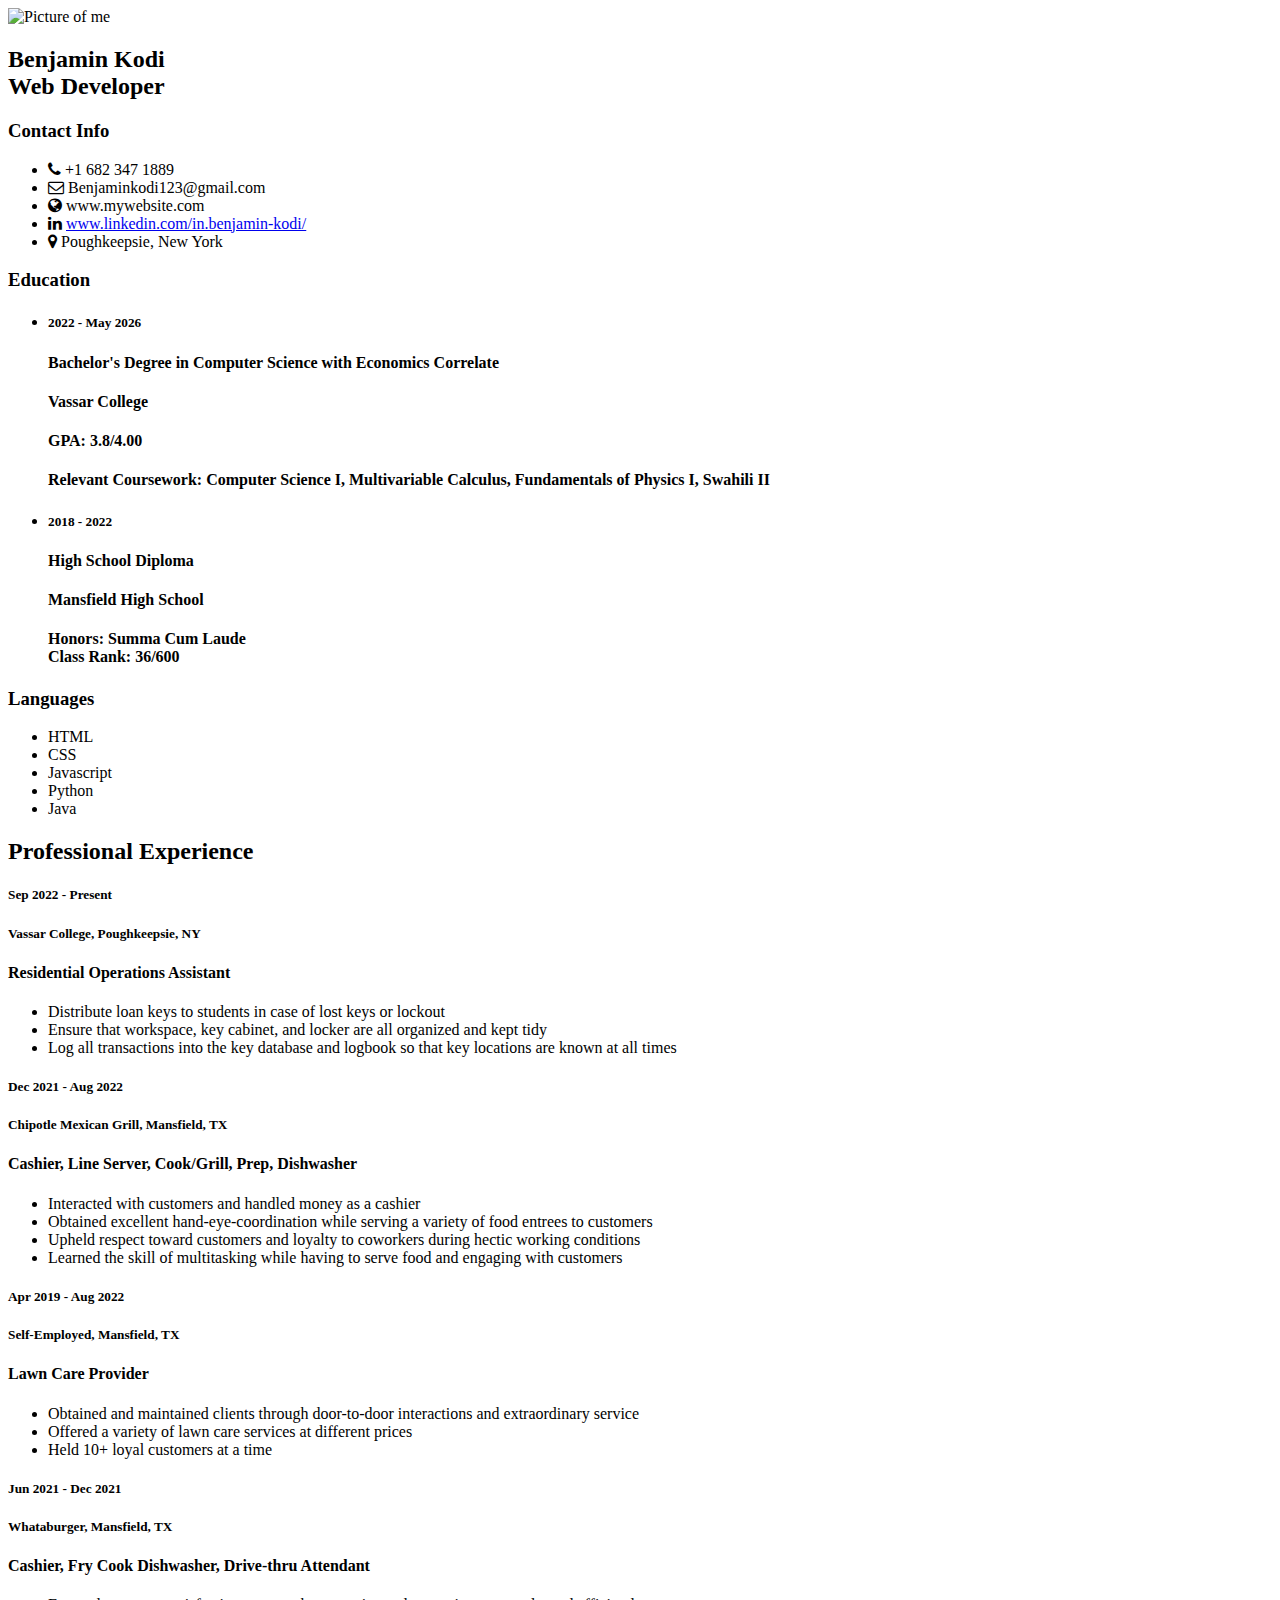
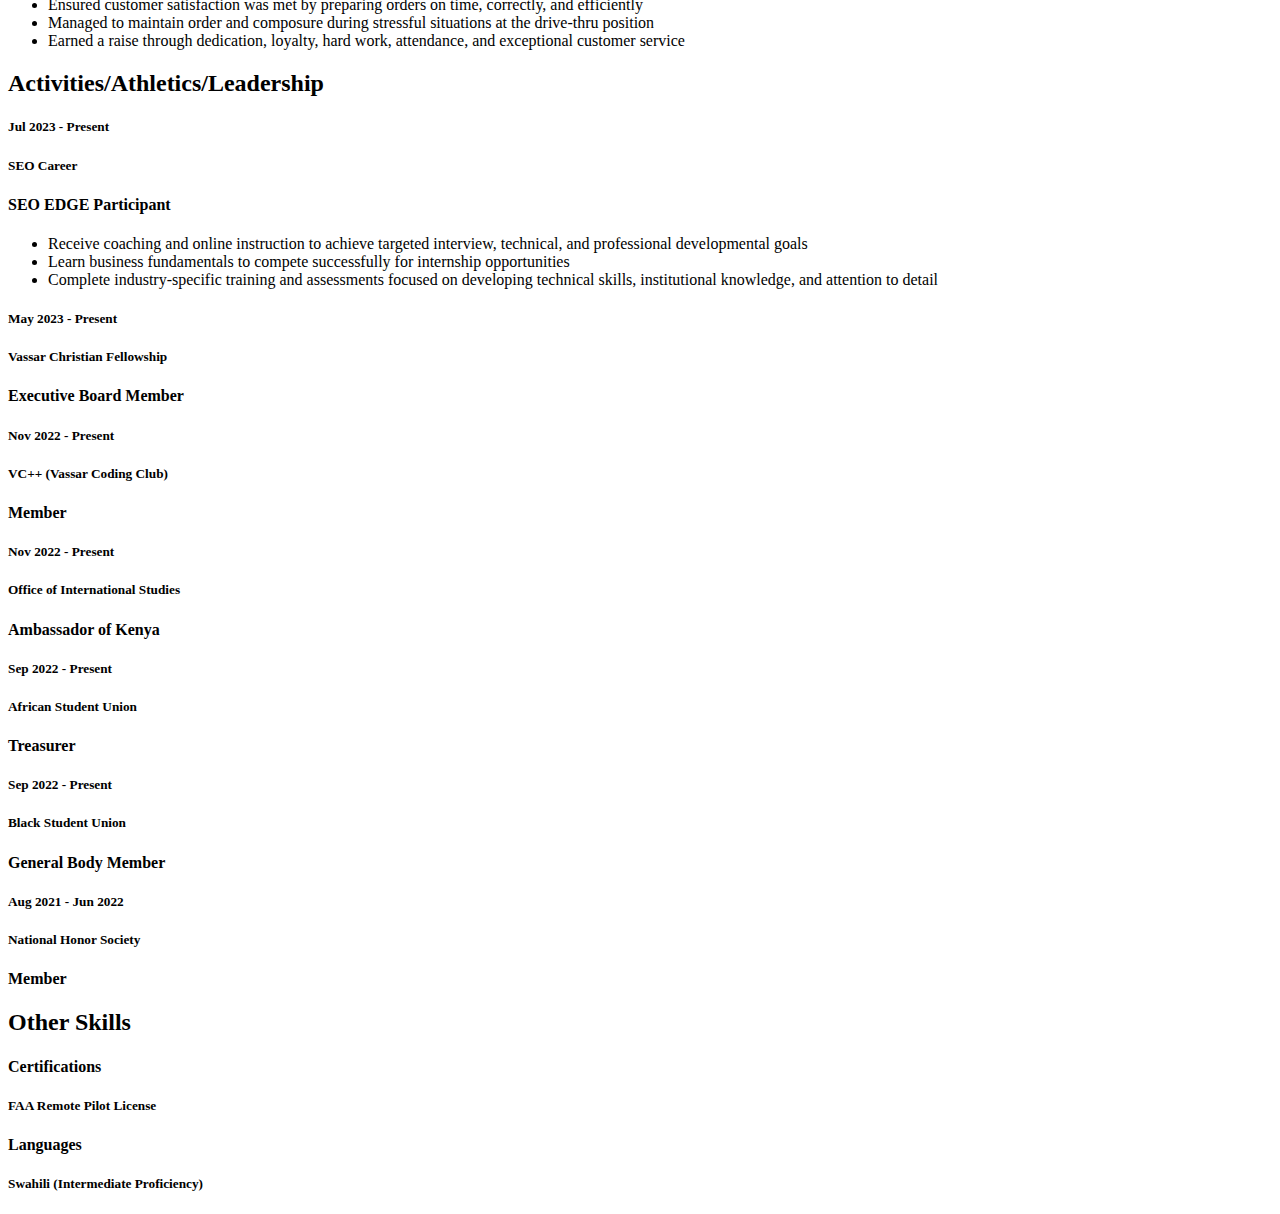
==== ResumeWebsite/index.html @ a117a379 "after video, updated with my info" ====
<!DOCTYPE html>
<html lang="en">
<head>
    <meta charset="UTF-8">
    <meta name="viewport" content="width=device-width, initial-scale=1.0">
    <title>Responsive CV using HTML & CSS</title>
    <link rel="stylesheet" href="https://cdnjs.cloudflare.com/ajax/libs/font-awesome/4.7.0/css/font-awesome.css" integrity="sha512-5A8nwdMOWrSz20fDsjczgUidUBR8liPYU+WymTZP1lmY9G6Oc7HlZv156XqnsgNUzTyMefFTcsFH/tnJE/+xBg==" crossorigin="anonymous" referrerpolicy="no-referrer" />
    <link rel="stylesheet" type="text/css" href="style.css">
</head>
<body> 
    <div class="container">
        <div class="left_side">
            <div class="profileText">
                <div class="imgBx">
                    <img src="./images/IMG_4312.jpg" alt="Picture of me">
                </div>
                <h2>Benjamin Kodi<br><span>Web Developer</span></h2>
            </div>

            <div class="contactInfo info">
                <h3 class="title">Contact Info</h3>
                <ul>
                    <li>
                        <span class="icon"><i class="fa fa-phone" aria-hidden="true"></i>
                        </span>
                        <span class="text">+1 682 347 1889</span>
                    </li>
                    <li>
                        <span class="icon"><i class="fa fa-envelope-o" aria-hidden="true"></i>
                        </span>
                        <span class="text">Benjaminkodi123@gmail.com</span>
                    </li>
                    <li>
                        <span class="icon"><i class="fa fa-globe" aria-hidden="true"></i>
                        </span>
                        <span class="text">www.mywebsite.com</span>
                    </li>
                    <li>
                        <span class="icon"><i class="fa fa-linkedin" aria-hidden="true"></i>
                        </span>
                        <span class="text"><a href="https://www.linkedin.com/in/benjamin-kodi/" target="_blank">www.linkedin.com/in.benjamin-kodi/</a></span>
                    </li>
                    <li>
                        <span class="icon"><i class="fa fa-map-marker" aria-hidden="true"></i>
                        </span>
                        <span class="text">Poughkeepsie, New York</span>
                    </li>
                </ul>
            </div>

            <div class="contactInfo education">
                <h3 class="title">Education</h3>
                <ul>
                    <li>
                        <h5>2022 - May 2026</h5>
                        <h4>Bachelor's Degree in Computer Science with Economics Correlate</h4>
                        <h4>Vassar College</h4>
                        <h4><span>GPA:</span> 3.8/4.00</h4>
                        <h4><span>Relevant Coursework:</span> Computer Science I, Multivariable Calculus, Fundamentals of Physics I, Swahili II</h4>
                        
                    </li>
                    <li>
                    <h5>2018 - 2022</h5>
                        <h4>High School Diploma</h4>
                        <h4>Mansfield High School</h4>
                        <h4><span>Honors:</span> Summa Cum Laude<br><span>Class Rank:</span> 36/600</h4>
                    </li>
                </ul>
            </div>

            <div class="contactInfo language">
                <h3 class="title">Languages</h3>
                <ul>
                    <li>
                        <span class="text">HTML</span>
                        <span class="percent">
                            <div style="width: 30%;"></div>
                        </span>
                    </li>
                    <li>
                        <span class="text">CSS</span>
                        <span class="percent">
                            <div style="width: 30%;"></div>
                        </span>
                    </li>
                    <li>
                        <span class="text">Javascript</span>
                        <span class="percent">
                            <div style="width: 10%;"></div>
                        </span>
                    </li>
                    <li>
                        <span class="text">Python</span>
                        <span class="percent">
                            <div style="width: 50%;"></div>
                        </span>
                    </li>
                    <li>
                        <span class="text">Java</span>
                        <span class="percent">
                            <div style="width: 40%;"></div>
                        </span>
                    </li>
                </ul>
            </div>
        </div>
        <div class="right_side">
                <div class="about skills">
                    <h2 class="title2">Professional Experience</h2>
                    <div class="box">
                        <div class="year_company">
                            <h5>Sep 2022 - Present</h5>
                            <h5>Vassar College, Poughkeepsie, NY</h5>
                        </div>
                        <div class="text">
                            <h4>Residential Operations Assistant</h4>
                            <ul>
                                <li>Distribute loan keys to students in case of lost keys or lockout</li>
                                <li>Ensure that workspace, key cabinet, and locker are all organized and kept tidy</li>
                                <li>Log all transactions into the key database and logbook so that key locations are known at all times</li>
                            </ul>
                        </div>
                    </div>
                    <div class="box">
                        <div class="year_company">
                            <h5>Dec 2021 - Aug 2022</h5>
                            <h5>Chipotle Mexican Grill, Mansfield, TX</h5>
                        </div>
                        <div class="text">
                            <h4>Cashier, Line Server, Cook/Grill, Prep, Dishwasher</h4>
                            <ul>
                                <li>Interacted with customers and handled money as a cashier</li>
                                <li>Obtained excellent hand-eye-coordination while serving a variety of food entrees to customers</li>
                                <li>Upheld respect toward customers and loyalty to coworkers during hectic working conditions</li>
                                <li>Learned the skill of multitasking while having to serve food and engaging with customers</li>
                            </ul>
                        </div>
                    </div>
                    <div class="box">
                        <div class="year_company">
                            <h5>Apr 2019 - Aug 2022</h5>
                            <h5>Self-Employed, Mansfield, TX</h5>
                        </div>
                        <div class="text">
                            <h4>Lawn Care Provider</h4>
                            <ul>
                                <li>Obtained and maintained clients through door-to-door interactions and extraordinary service</li>
                                <li>Offered a variety of lawn care services at different prices</li>
                                <li>Held 10+ loyal customers at a time</li>
                            </ul>
                        </div>
                    </div>
                    <div class="box">
                        <div class="year_company">
                            <h5>Jun 2021 - Dec 2021</h5>
                            <h5>Whataburger, Mansfield, TX</h5>
                        </div>
                        <div class="text">
                            <h4>Cashier, Fry Cook Dishwasher, Drive-thru Attendant</h4>
                            <ul>
                                <li>Ensured customer satisfaction was met by preparing orders on time, correctly, and efficiently</li>
                                <li>Managed to maintain order and composure during stressful situations at the drive-thru position</li>
                                <li>Earned a raise through dedication, loyalty, hard work, attendance, and exceptional customer service</li>
                            </ul>
                        </div>
                    </div>
                </div>
                <div class="about">
                    <h2 class="title2">Activities/Athletics/Leadership</h2>
                    <div class="box">
                        <div class="year_company">
                            <h5>Jul 2023 - Present</h5>
                            <h5>SEO Career</h5>
                        </div>
                        <div class="text">
                            <h4>SEO EDGE Participant</h4>
                            <ul>
                                <li>Receive coaching and online instruction to achieve targeted interview, technical, and professional developmental goals</li>
                                <li>Learn business fundamentals to compete successfully for internship opportunities</li>
                                <li>Complete industry-specific training and assessments focused on developing technical skills, institutional knowledge,
                                    and attention to detail</li>
                            </ul>
                        </div>
                    </div>
    
    
                    <div class="box">
                        <div class="year_company">
                            <h5>May 2023 - Present</h5>
                            <h5>Vassar Christian Fellowship</h5>
                        </div>
                        <div class="text">
                            <h4>Executive Board Member</h4>
                        </div>
                    </div>
    
    
                    <div class="box">
                        <div class="year_company">
                            <h5>Nov 2022 - Present</h5>
                            <h5>VC++ (Vassar Coding Club)</h5>
                        </div>
                        <div class="text">
                            <h4>Member</h4>
                        </div>
                    </div>
                    <div class="box">
                        <div class="year_company">
                            <h5>Nov 2022 - Present</h5>
                            <h5>Office of International Studies</h5>
                        </div>
                        <div class="text">
                            <h4>Ambassador of Kenya</h4>
                        </div>
                    </div>
                    <div class="box">
                        <div class="year_company">
                            <h5>Sep 2022 - Present</h5>
                            <h5>African Student Union</h5>
                        </div>
                        <div class="text">
                            <h4>Treasurer</h4>
                        </div>
                    </div>
                    <div class="box">
                        <div class="year_company">
                            <h5>Sep 2022 - Present</h5>
                            <h5>Black Student Union</h5>
                        </div>
                        <div class="text">
                            <h4>General Body Member</h4>
                        </div>
                    </div>
                    <div class="box">
                        <div class="year_company">
                            <h5>Aug 2021 - Jun 2022</h5>
                            <h5>National Honor Society</h5>
                        </div>
                        <div class="text">
                            <h4>Member</h4>
                        </div>
                    </div>
                <div class="about interest">
                    <h2 class="title2">Other Skills</h2>
                    <div class="box">
                        <div class="text">
                            <h4>Certifications</h4>
                        </div>
                        <div class="year_company">
                            <h5>FAA Remote Pilot License</h5>
                     </div>
                </div>
                <div class="box">
                    <div class="text">
                        <h4>Languages</h4>
                    </div>
                    <div class="year_company">
                        <h5>Swahili (Intermediate Proficiency)</h5>
                    </div>
                </div>
            </div>

        </div>
    </div>
</div>
    
</body>
</html>
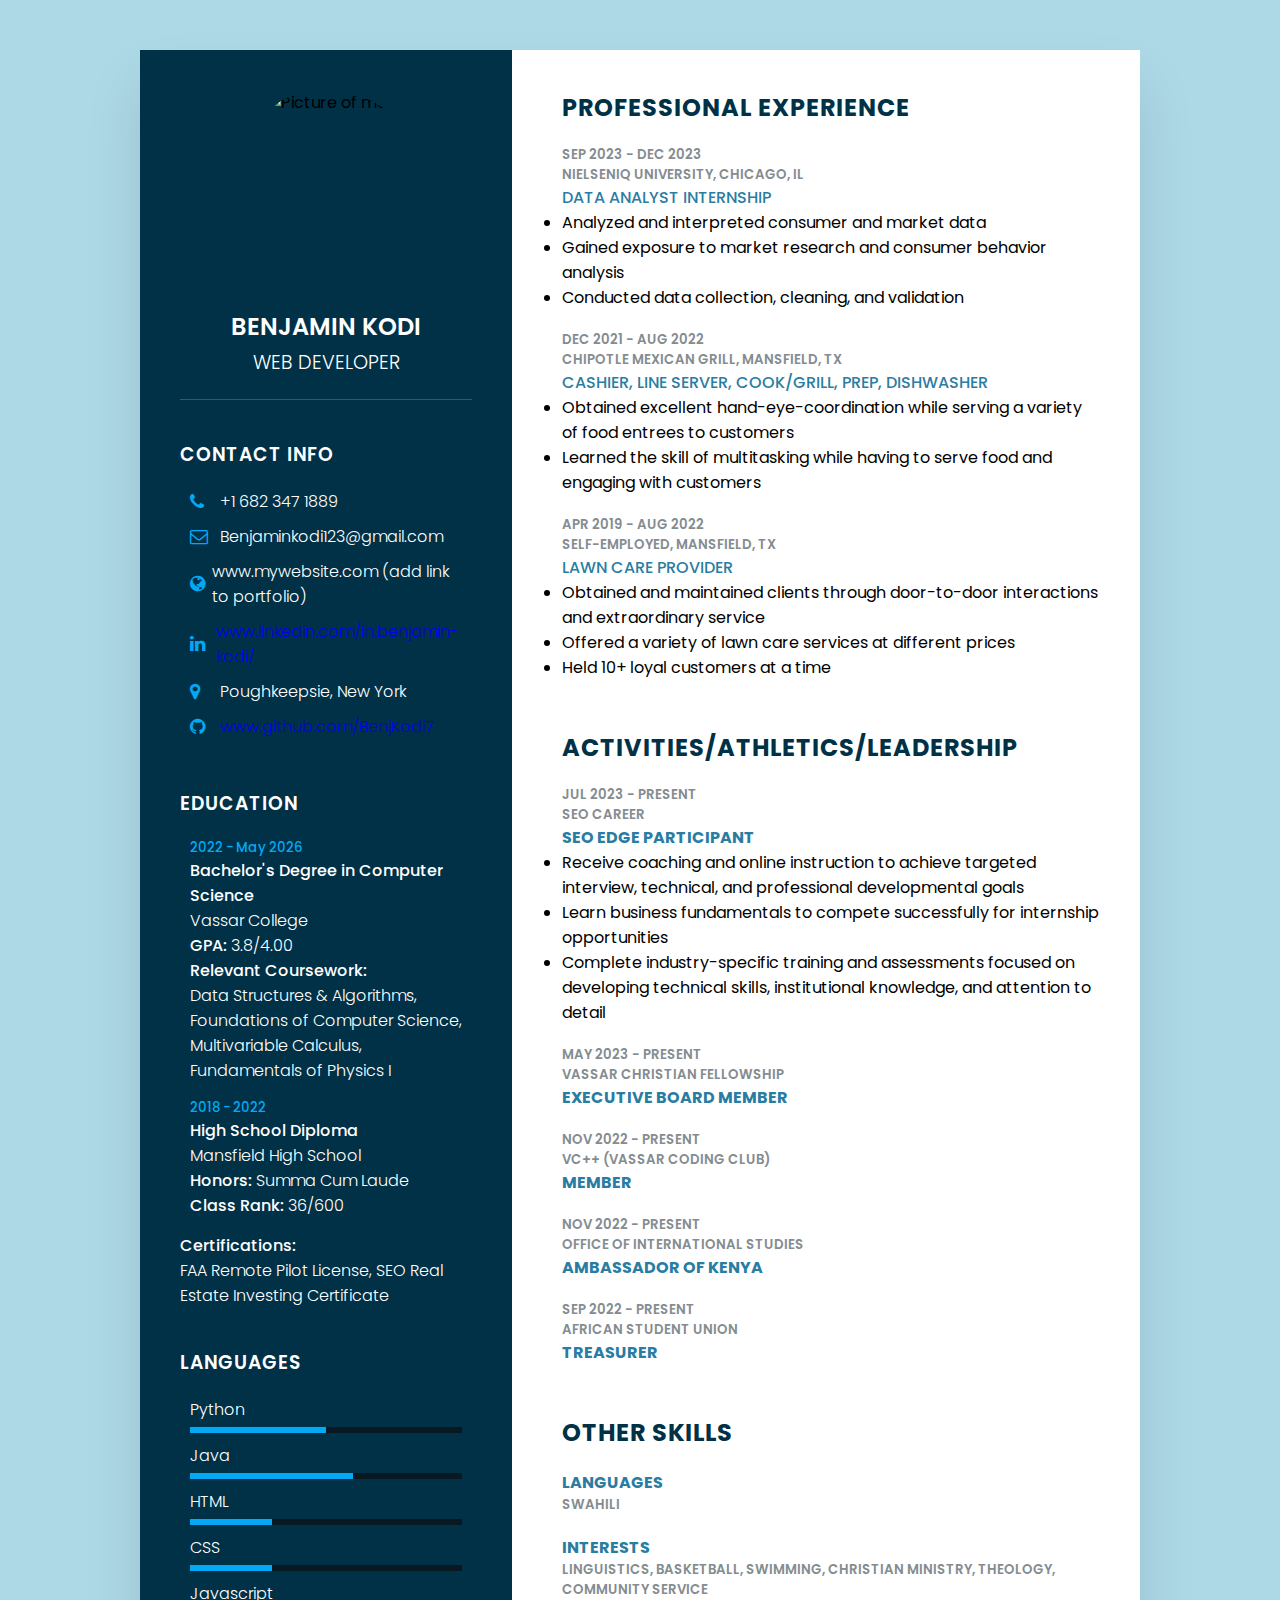
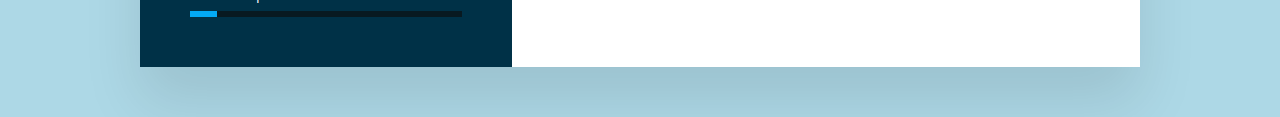
==== commit 58af3844: "added  new content and delete old content. Fixed alignment issue" ====
--- a/ResumeWebsite/index.html
+++ b/ResumeWebsite/index.html
@@ -33,7 +33,7 @@
                     <li>
                         <span class="icon"><i class="fa fa-globe" aria-hidden="true"></i>
                         </span>
-                        <span class="text">www.mywebsite.com</span>
+                        <span class="text">www.mywebsite.com (add link to portfolio)</span>
                     </li>
                     <li>
                         <span class="icon"><i class="fa fa-linkedin" aria-hidden="true"></i>
@@ -44,6 +44,11 @@
                         <span class="icon"><i class="fa fa-map-marker" aria-hidden="true"></i>
                         </span>
                         <span class="text">Poughkeepsie, New York</span>
+                    </li>
+                    <li>
+                        <span class="icon"><i class="fa fa-github" aria-hidden="true"></i>
+                        </span>
+                        <span class="text"><a href="https://github.com/BenjKodi7" target="_blank">www.github.com/BenjKodi7</a></span>
                     </li>
                 </ul>
             </div>
@@ -53,10 +58,11 @@
                 <ul>
                     <li>
                         <h5>2022 - May 2026</h5>
-                        <h4>Bachelor's Degree in Computer Science with Economics Correlate</h4>
+                        <h4>Bachelor's Degree in Computer Science</h4>
                         <h4>Vassar College</h4>
                         <h4><span>GPA:</span> 3.8/4.00</h4>
-                        <h4><span>Relevant Coursework:</span> Computer Science I, Multivariable Calculus, Fundamentals of Physics I, Swahili II</h4>
+                        <h4><span>Relevant Coursework:</span></h4>
+                        <h4>Data Structures & Algorithms, Foundations of Computer Science, Multivariable Calculus, Fundamentals of Physics I</h4>
                         
                     </li>
                     <li>
@@ -66,12 +72,26 @@
                         <h4><span>Honors:</span> Summa Cum Laude<br><span>Class Rank:</span> 36/600</h4>
                     </li>
                 </ul>
+                <h4><span>Certifications:</span></h4>
+                <h4>FAA Remote Pilot License, SEO Real Estate Investing Certificate</h4>
             </div>
 
             <div class="contactInfo language">
                 <h3 class="title">Languages</h3>
                 <ul>
                     <li>
+                        <span class="text">Python</span>
+                        <span class="percent">
+                            <div style="width: 50%;"></div>
+                        </span>
+                    </li>
+                    <li>
+                        <span class="text">Java</span>
+                        <span class="percent">
+                            <div style="width: 60%;"></div>
+                        </span>
+                    </li>
+                    <li>
                         <span class="text">HTML</span>
                         <span class="percent">
                             <div style="width: 30%;"></div>
@@ -89,18 +109,7 @@
                             <div style="width: 10%;"></div>
                         </span>
                     </li>
-                    <li>
-                        <span class="text">Python</span>
-                        <span class="percent">
-                            <div style="width: 50%;"></div>
-                        </span>
-                    </li>
-                    <li>
-                        <span class="text">Java</span>
-                        <span class="percent">
-                            <div style="width: 40%;"></div>
-                        </span>
-                    </li>
+
                 </ul>
             </div>
         </div>
@@ -109,15 +118,15 @@
                     <h2 class="title2">Professional Experience</h2>
                     <div class="box">
                         <div class="year_company">
-                            <h5>Sep 2022 - Present</h5>
-                            <h5>Vassar College, Poughkeepsie, NY</h5>
-                        </div>
-                        <div class="text">
-                            <h4>Residential Operations Assistant</h4>
-                            <ul>
-                                <li>Distribute loan keys to students in case of lost keys or lockout</li>
-                                <li>Ensure that workspace, key cabinet, and locker are all organized and kept tidy</li>
-                                <li>Log all transactions into the key database and logbook so that key locations are known at all times</li>
+                            <h5>Sep 2023 - Dec 2023</h5>
+                            <h5>NielsenIQ University, Chicago, IL</h5>
+                        </div>
+                        <div class="text">
+                            <h4>Data Analyst Internship</h4>
+                            <ul>
+                                <li>Analyzed and interpreted consumer and market data</li>
+                                <li>Gained exposure to market research and consumer behavior analysis</li>
+                                <li>Conducted data collection, cleaning, and validation</li>
                             </ul>
                         </div>
                     </div>
@@ -129,9 +138,7 @@
                         <div class="text">
                             <h4>Cashier, Line Server, Cook/Grill, Prep, Dishwasher</h4>
                             <ul>
-                                <li>Interacted with customers and handled money as a cashier</li>
                                 <li>Obtained excellent hand-eye-coordination while serving a variety of food entrees to customers</li>
-                                <li>Upheld respect toward customers and loyalty to coworkers during hectic working conditions</li>
                                 <li>Learned the skill of multitasking while having to serve food and engaging with customers</li>
                             </ul>
                         </div>
@@ -150,21 +157,8 @@
                             </ul>
                         </div>
                     </div>
-                    <div class="box">
-                        <div class="year_company">
-                            <h5>Jun 2021 - Dec 2021</h5>
-                            <h5>Whataburger, Mansfield, TX</h5>
-                        </div>
-                        <div class="text">
-                            <h4>Cashier, Fry Cook Dishwasher, Drive-thru Attendant</h4>
-                            <ul>
-                                <li>Ensured customer satisfaction was met by preparing orders on time, correctly, and efficiently</li>
-                                <li>Managed to maintain order and composure during stressful situations at the drive-thru position</li>
-                                <li>Earned a raise through dedication, loyalty, hard work, attendance, and exceptional customer service</li>
-                            </ul>
-                        </div>
-                    </div>
-                </div>
+                </div>
+
                 <div class="about">
                     <h2 class="title2">Activities/Athletics/Leadership</h2>
                     <div class="box">
@@ -222,47 +216,29 @@
                             <h4>Treasurer</h4>
                         </div>
                     </div>
-                    <div class="box">
-                        <div class="year_company">
-                            <h5>Sep 2022 - Present</h5>
-                            <h5>Black Student Union</h5>
-                        </div>
-                        <div class="text">
-                            <h4>General Body Member</h4>
-                        </div>
-                    </div>
-                    <div class="box">
-                        <div class="year_company">
-                            <h5>Aug 2021 - Jun 2022</h5>
-                            <h5>National Honor Society</h5>
-                        </div>
-                        <div class="text">
-                            <h4>Member</h4>
-                        </div>
                     </div>
                 <div class="about interest">
                     <h2 class="title2">Other Skills</h2>
-                    <div class="box">
-                        <div class="text">
-                            <h4>Certifications</h4>
-                        </div>
-                        <div class="year_company">
-                            <h5>FAA Remote Pilot License</h5>
-                     </div>
-                </div>
                 <div class="box">
                     <div class="text">
                         <h4>Languages</h4>
                     </div>
                     <div class="year_company">
-                        <h5>Swahili (Intermediate Proficiency)</h5>
+                        <h5>Swahili</h5>
+                    </div>
+                </div>
+                <div class="box">
+                    <div class="text">
+                        <h4>Interests</h4>
+                    </div>
+                    <div class="year_company">
+                        <h5>Linguistics, Basketball, Swimming, Christian Ministry, Theology, Community Service</h5>
                     </div>
                 </div>
             </div>
 
         </div>
     </div>
-</div>
     
 </body>
 </html>--- a/ResumeWebsite/style.css
+++ b/ResumeWebsite/style.css
@@ -0,0 +1,310 @@
+@import url('https://fonts.googleapis.com/css?family=Poppins:200,300,400,500,600,700,800,900&display=swap');
+
+* {
+    margin: 0;
+    padding: 0;
+    box-sizing: border-box;
+    font-family: 'Poppins', sans-serif;
+}
+
+body {
+    background: lightblue;
+    display: flex;
+    justify-content: center;
+    align-items: center;
+    min-height: 100vh;
+}
+
+.container {gap: 10px;
+    position: relative;
+    width: 100%;
+    max-width: 1000px;
+    min-height: 1000px;
+    background: #fff;
+    margin: 50px;
+    display: grid;
+    grid-template-columns: 1fr 2fr;
+    box-shadow: 0 35px 55px rgba(0,0,0,0.1);
+}
+
+.container .left_side {
+    position: relative;
+    background: #003147;
+    padding: 40px;
+}
+
+.profileText {
+    position: relative;
+    display: flex;
+    flex-direction: column;
+    align-items: center;
+    padding-bottom: 20px;
+    border-bottom: 1px solid rgba(255, 255, 255, 0.2);
+
+}
+
+.profileText .imgBx {
+    position: relative;
+    width: 200px;
+    height: 200px;
+    border-radius: 50%;
+    overflow: hidden;
+    display: flex;
+    justify-content: center;
+
+}
+
+.profileText.imgBx img {
+    position: absolute;
+    top: 0;
+    left: 0;
+    width: 100%;
+    height: 100%;
+    object-fit: cover;
+}
+
+.profileText h2 {
+    color: #fff;
+    font-size: 1.5em;
+    margin-top: 20px;
+    text-transform: uppercase;
+    text-align: center;
+    font-weight: 600;
+    line-height: 1.4em;
+}
+
+.profileText h2 span {
+    font-size: 0.8em;
+    font-weight: 300;
+}
+
+.contactInfo {
+    padding-top: 40px;
+}
+
+.title {
+    color: #fff;
+    text-transform: uppercase;
+    font-weight: 600;
+    letter-spacing: 1px;
+    margin-bottom: 20px;
+}
+
+.contactInfo ul {
+    position: relative;
+    /* padding: 10px; */
+
+}
+.contactInfo ul li {
+    list-style: none;
+    position: relative;
+    margin: 10px 10px;    
+}
+
+.contactInfo.info ul li {
+    display: flex;
+}
+
+.contactInfo ul li a:visited {
+    text-decoration: none;
+    color: #fff;
+}
+
+.contactInfo ul li a:hover {
+    color:#848c90
+}
+
+.contactInfo ul li a {
+    text-decoration: none;
+}
+
+.contactInfo ul li .icon {
+    display: flex;
+    width: 30px;
+    font-size: 18px;
+    color: #03a9f4;
+    align-items: center;
+}
+
+.contactInfo ul li span {
+    color: #fff;
+    font-weight: 300;
+}
+
+.contactInfo.education li {
+    margin-bottom: 15px;
+}
+
+.contactInfo.education h5{
+    color: #03a9f4;
+    font-weight: 500;
+}
+
+.contactInfo.education h4:nth-child(2) {
+    color: #fff;
+    font-weight: 500;
+}
+
+.contactInfo.education h4 span {
+    color: #fff;
+    font-weight: 500;
+}
+
+.contactInfo.education h4 {
+    color: #fff;
+    font-weight: 300;
+}
+
+.contactInfo.language .percent {
+    position: relative;
+    width: 100%;
+    height: 6px;
+    background: #081921;
+    display: block;
+    margin-top: 5px;
+}
+
+.contactInfo.language .percent div {
+    position: absolute;
+    top: 0; 
+    left: 0;
+    height: 100%;
+    background: #03a9f4;
+}
+
+
+.container .right_side {
+    position: relative;
+    background: #fff;
+    padding: 40px;
+}
+
+.about.skills .box{
+    display: flex;
+    flex-direction: column;
+    align-items: flex-start;
+}
+
+.about {
+    margin-bottom: 50px;
+}
+
+.about:last-child {
+    margin-bottom: 0;
+}
+
+.title2 {
+    color: #003147;
+    text-transform: uppercase;
+    letter-spacing: 1px;
+    margin-bottom: 10px;
+}
+
+p {
+    color: #333;
+}
+
+.about .box {
+    display: flex;
+    flex-direction: column;
+    margin: 20px 0;
+}
+
+.about .box .year_company {
+    min-width: 150px;
+    
+}
+
+.about .box .year_company h5 {
+    text-transform: uppercase;
+    color: #848c90;
+    font-weight: 600;
+
+}
+
+.about .box .text h4 {
+    text-transform: uppercase;
+    color: #2a7da2;
+    font-size: 16px;
+}
+
+.skills .box {
+    position: relative;
+    width: 100%;
+    display: grid;
+    grid-template-columns: 150px 1fr;
+    justify-content: center;
+    align-items: center;
+}
+
+.skills .box h4 {
+    text-transform: uppercase;
+    color: #848c99;
+    font-weight: 500;
+
+}
+
+.skills .box .percent {
+    position: relative;
+    width: 100%;
+    height: 10px;
+    background: #f0f0f0;
+}
+
+.skills .box .percent div {
+    position: absolute;
+    top: 0;
+    left: 0;
+    height: 100%;
+    background: #03a9f4;
+}
+
+/* .interest ul {
+    display: grid;
+    grid-template-columns: repeat(4,1fr);
+}
+
+.interest ul li {
+    list-style: none;
+    color: #333;
+    font-weight: 500;
+    margin: 10px 0
+    
+}
+
+.interest ul li .fa {
+    color: #03a9f4;
+    font-size: 18px;
+    margin-right: 8px;
+    
+} */
+
+.interest .box {
+    display: f;
+}
+
+@media (max-width: 1000px){
+    .container {
+        margin: 10px;
+        grid-template-columns: repeat(1,1fr);
+    }
+    /* .interest ul {
+        grid-template-columns: repeat(2,1fr);
+    } */
+}
+
+/* @media (max-width: 1000px){
+    .about .box{
+    flex-direction: column;
+    }
+    .about .box .year_company {
+        min-width: 150px;
+        margin-bottom: 5px;
+    }
+    /* .interest ul {
+        grid-template-columns: repeat(1,1fr);
+    } 
+    .skills .box {
+        grid-template-columns: repeat(1,1fr);
+    }
+} */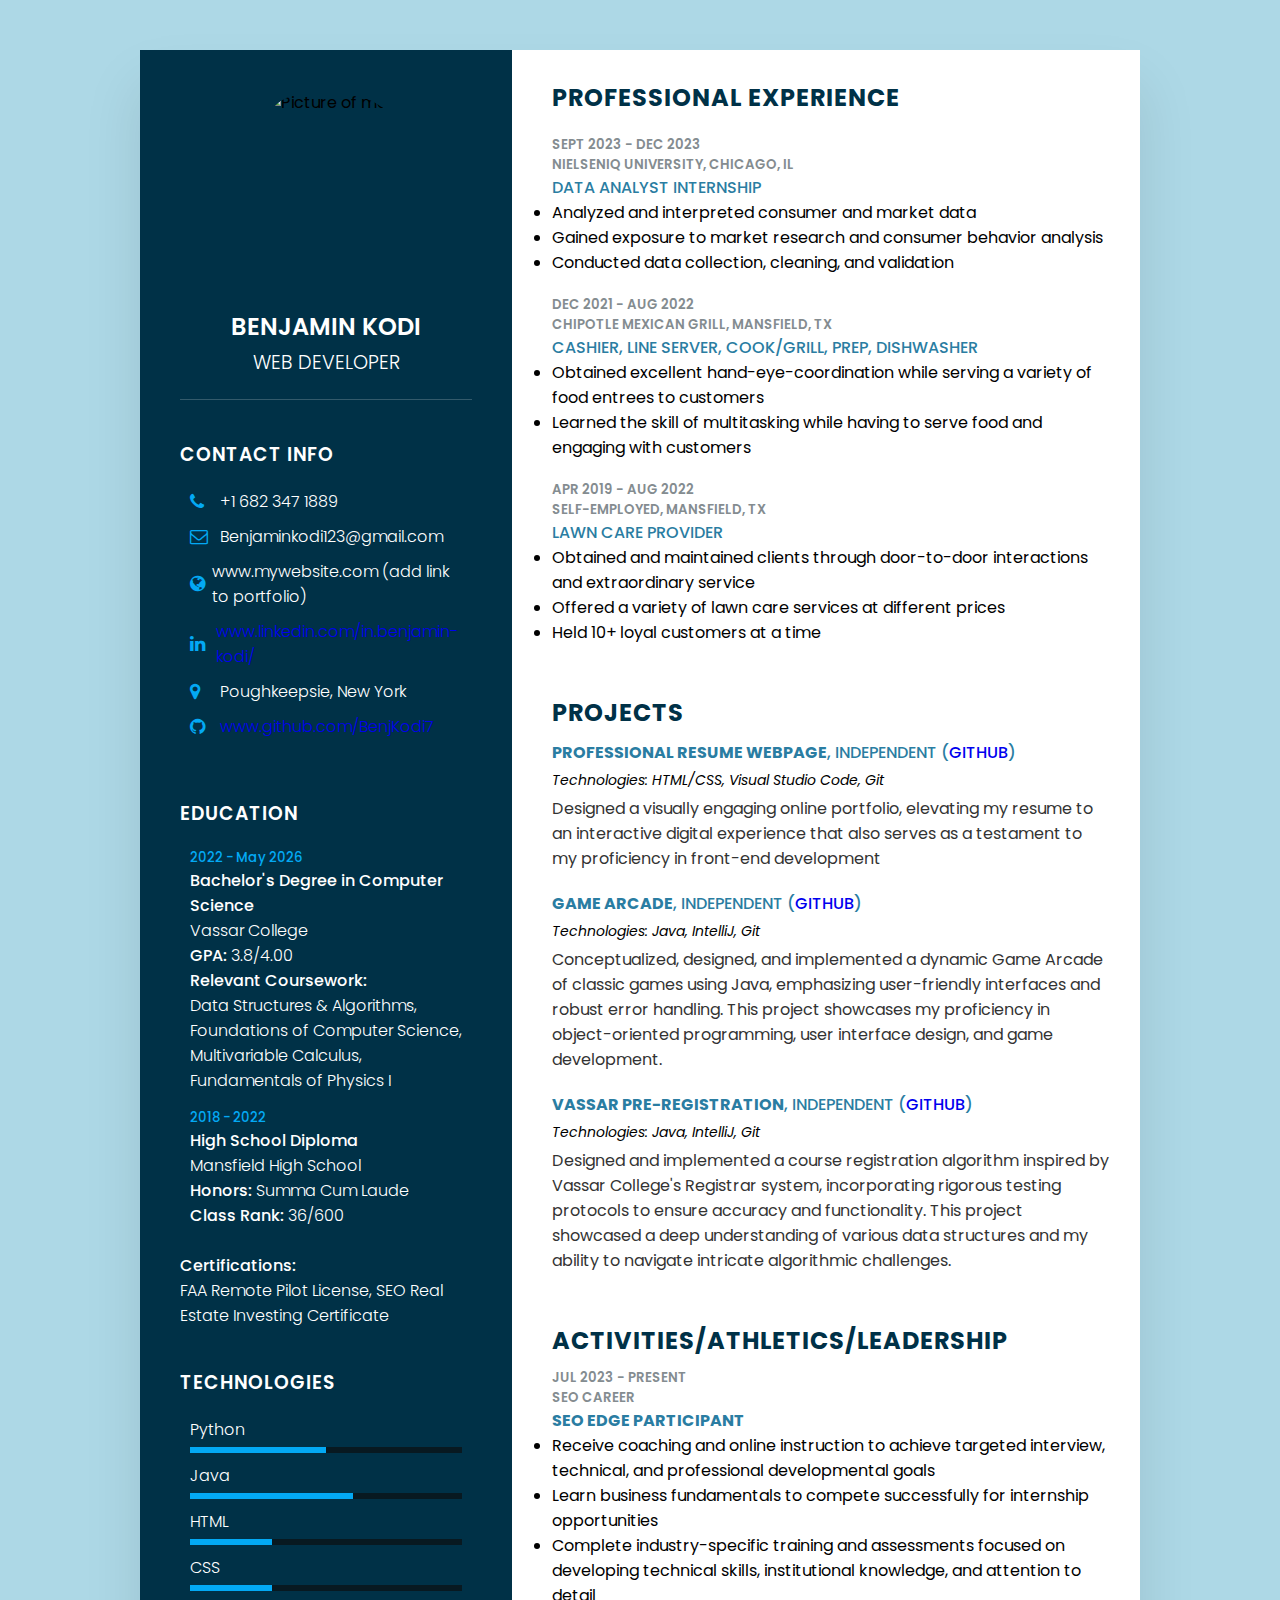
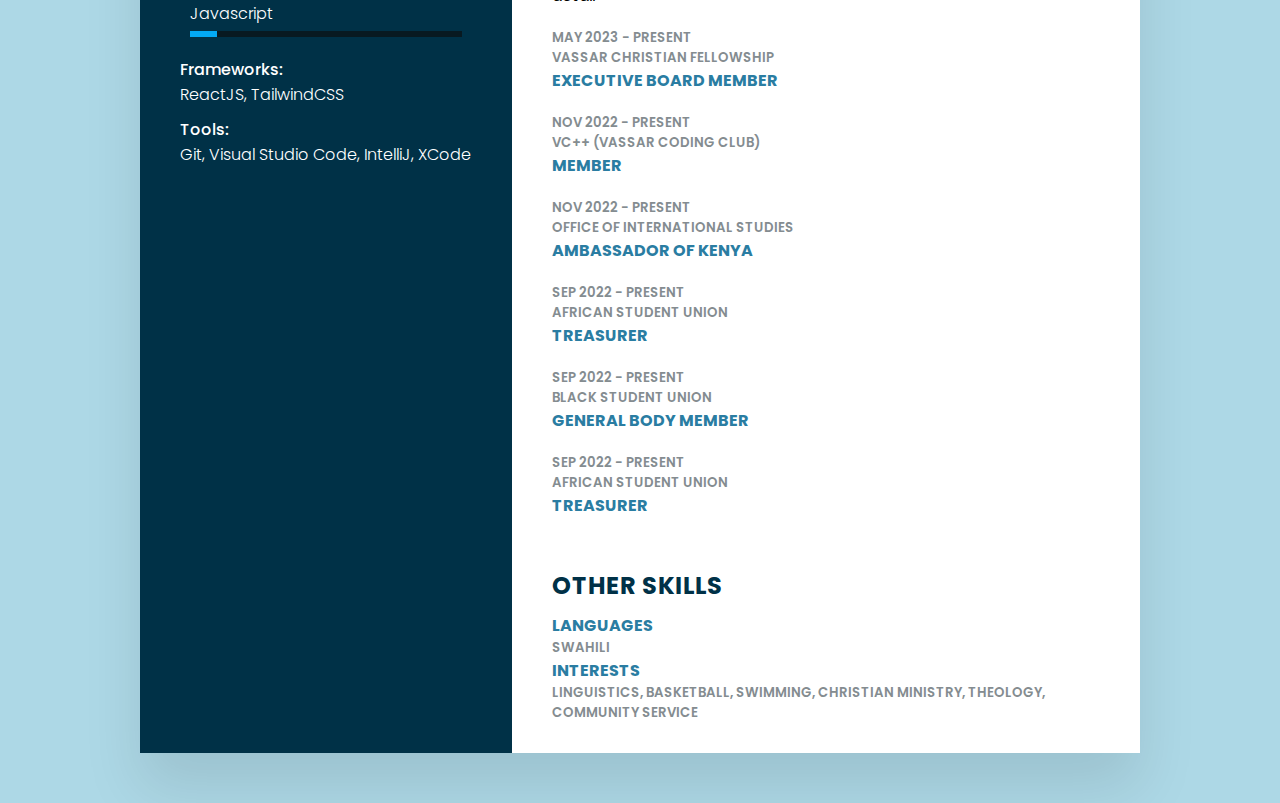
==== commit edba3a83: "updated webpage to current resume" ====
--- a/ResumeWebsite/index.html
+++ b/ResumeWebsite/index.html
@@ -7,7 +7,7 @@
     <link rel="stylesheet" href="https://cdnjs.cloudflare.com/ajax/libs/font-awesome/4.7.0/css/font-awesome.css" integrity="sha512-5A8nwdMOWrSz20fDsjczgUidUBR8liPYU+WymTZP1lmY9G6Oc7HlZv156XqnsgNUzTyMefFTcsFH/tnJE/+xBg==" crossorigin="anonymous" referrerpolicy="no-referrer" />
     <link rel="stylesheet" type="text/css" href="style.css">
 </head>
-<body> 
+<body>
     <div class="container">
         <div class="left_side">
             <div class="profileText">
@@ -77,7 +77,7 @@
             </div>
 
             <div class="contactInfo language">
-                <h3 class="title">Languages</h3>
+                <h3 class="title">Technologies</h3>
                 <ul>
                     <li>
                         <span class="text">Python</span>
@@ -109,8 +109,15 @@
                             <div style="width: 10%;"></div>
                         </span>
                     </li>
-
                 </ul>
+                <div class="language-">
+                    <h4><span>Frameworks:</span></h4>
+                    <h4>ReactJS, TailwindCSS</h4>
+                </div>
+                <div class="language-">
+                    <h4><span>Tools:</span></h4>
+                    <h4>Git, Visual Studio Code, IntelliJ, XCode</h4>
+                </div>
             </div>
         </div>
         <div class="right_side">
@@ -118,7 +125,7 @@
                     <h2 class="title2">Professional Experience</h2>
                     <div class="box">
                         <div class="year_company">
-                            <h5>Sep 2023 - Dec 2023</h5>
+                            <h5>Sept 2023 - Dec 2023</h5>
                             <h5>NielsenIQ University, Chicago, IL</h5>
                         </div>
                         <div class="text">
@@ -159,10 +166,48 @@
                     </div>
                 </div>
 
+                <div class="about project">
+                    <h2 class="title2">Projects</h2>
+                    <div class="box">
+                        <div class="project">
+                            <div class="text">
+                                <h4>Professional Resume Webpage<span>, Independent (<a href="https://github.com/BenjKodi7/resumeWebsite" target="_blank">Github</a>)</span></h4>
+                                <div class="tech"><em>Technologies: HTML/CSS, Visual Studio Code, Git</em></div>
+                                <p>
+                                    Designed a visually engaging online portfolio, elevating my resume to an interactive digital experience that also serves as a testament to my proficiency in front-end development
+                                </p>
+                            </div>
+                        </div>
+                    </div>
+
+                    <div class="box">
+                        <div class="project">
+                            <div class="text">
+                                <h4>Game Arcade<span>, Independent (<a href="https://gitfront.io/r/bkodi/WZ2DjoUXKfsf/Arcade/" target="_blank">Github</a>)</span></h4>
+                                <div class="tech"><em>Technologies: Java, IntelliJ, Git</em></div>
+                                <p>
+                                    Conceptualized, designed, and implemented a dynamic Game Arcade of classic games using Java, emphasizing user-friendly interfaces and robust error handling. This project showcases my proficiency in object-oriented programming, user interface design, and game development. 
+                                 </p>
+                            </div>
+                        </div>
+                    </div>
+
+                    <div class="box end">
+                        <div class="project">
+                            <div class="text">
+                            <h4>Vassar Pre-Registration<span>, Independent (<a href="https://gitfront.io/r/bkodi/9s8zguQK95fg/Pre-registration/" target="_blank">Github</a>)</span></h4>
+                            <div class="tech"><em>Technologies: Java, IntelliJ, Git</em></div>
+                            <p>
+                                Designed and implemented a course registration algorithm inspired by Vassar College's Registrar system, incorporating rigorous testing protocols to ensure accuracy and functionality. This project showcased a deep understanding of various data structures and my ability to navigate intricate algorithmic challenges.                            </p>
+                        </div>
+                        </div>
+                    </div>
+                </div>
+
                 <div class="about">
                     <h2 class="title2">Activities/Athletics/Leadership</h2>
                     <div class="box">
-                        <div class="year_company">
+                        <div class="year_company seo">
                             <h5>Jul 2023 - Present</h5>
                             <h5>SEO Career</h5>
                         </div>
@@ -177,34 +222,51 @@
                         </div>
                     </div>
     
-    
-                    <div class="box">
-                        <div class="year_company">
-                            <h5>May 2023 - Present</h5>
-                            <h5>Vassar Christian Fellowship</h5>
-                        </div>
-                        <div class="text">
-                            <h4>Executive Board Member</h4>
-                        </div>
-                    </div>
-    
-    
-                    <div class="box">
-                        <div class="year_company">
-                            <h5>Nov 2022 - Present</h5>
-                            <h5>VC++ (Vassar Coding Club)</h5>
-                        </div>
-                        <div class="text">
-                            <h4>Member</h4>
-                        </div>
-                    </div>
-                    <div class="box">
-                        <div class="year_company">
-                            <h5>Nov 2022 - Present</h5>
-                            <h5>Office of International Studies</h5>
-                        </div>
-                        <div class="text">
-                            <h4>Ambassador of Kenya</h4>
+                    <div class="activities">
+                        <div class="box">
+                            <div class="year_company">
+                                <h5>May 2023 - Present</h5>
+                                <h5>Vassar Christian Fellowship</h5>
+                            </div>
+                            <div class="text">
+                                <h4>Executive Board Member</h4>
+                            </div>
+                        </div>
+                        <div class="box">
+                            <div class="year_company">
+                                <h5>Nov 2022 - Present</h5>
+                                <h5>VC++ (Vassar Coding Club)</h5>
+                            </div>
+                            <div class="text">
+                                <h4>Member</h4>
+                            </div>
+                        </div>
+                        <div class="box">
+                            <div class="year_company">
+                                <h5>Nov 2022 - Present</h5>
+                                <h5>Office of International Studies</h5>
+                            </div>
+                            <div class="text">
+                                <h4>Ambassador of Kenya</h4>
+                            </div>
+                        </div>
+                        <div class="box">
+                            <div class="year_company">
+                                <h5>Sep 2022 - Present</h5>
+                                <h5>African Student Union</h5>
+                            </div>
+                            <div class="text">
+                                <h4>Treasurer</h4>
+                            </div>
+                        </div>
+                        <div class="box">
+                            <div class="year_company">
+                                <h5>Sep 2022 - Present</h5>
+                                <h5>Black Student Union</h5>
+                            </div>
+                            <div class="text">
+                                <h4>General Body Member</h4>
+                            </div>
                         </div>
                     </div>
                     <div class="box">
--- a/ResumeWebsite/style.css
+++ b/ResumeWebsite/style.css
@@ -82,6 +82,18 @@
     padding-top: 40px;
 }
 
+.contactInfo.language h4{
+    color: #fff;
+    font-weight: 300;
+}
+.contactInfo.language h4 span{
+    font-weight: 500;
+}
+
+.contactInfo .language- {
+    padding-bottom: 10px;
+}
+
 .title {
     color: #fff;
     text-transform: uppercase;
@@ -92,8 +104,7 @@
 
 .contactInfo ul {
     position: relative;
-    /* padding: 10px; */
-
+    padding-bottom: 10px;
 }
 .contactInfo ul li {
     list-style: none;
@@ -176,7 +187,7 @@
 .container .right_side {
     position: relative;
     background: #fff;
-    padding: 40px;
+    padding: 30px;
 }
 
 .about.skills .box{
@@ -204,11 +215,11 @@
     color: #333;
 }
 
-.about .box {
-    display: flex;
-    flex-direction: column;
-    margin: 20px 0;
-}
+/* .about .box {
+    display: flex;
+    flex-direction: column;
+    margin: 20px 0;
+} */
 
 .about .box .year_company {
     min-width: 150px;
@@ -222,10 +233,63 @@
 
 }
 
+.about .box.certification {
+    margin: 20px 0;
+}
+
+.about .box.language{
+    margin: 20px 0;
+}
+
+.about .activities .box {
+    margin: 20px 0;
+}
+
+
+.about.skills .year_company {
+    padding-right: 20px;
+}
+
+.year_company.seo {
+    padding-right: 20px;
+
+}
+
+.about.project .box{
+    padding-bottom: 20px;
+}
+
+.about.project .box.end{
+    padding-bottom: 0;
+}
+
+.about.project .box .text .tech{
+    font-size: 14px;
+    padding: 5px 0 5px 0 ;
+}
+
 .about .box .text h4 {
     text-transform: uppercase;
     color: #2a7da2;
     font-size: 16px;
+}
+
+.about.project .box .text h4 span{
+    font-weight: 500;
+}
+
+.about.project .box .text h4 a:visited {
+    text-decoration: none;
+    color: #2a7da2;
+}
+
+.about.project .box .text h4 a:hover {
+    color:#848c90;
+    text-decoration: underline;
+}
+
+.about.project .box .text h4 a {
+    text-decoration: none;
 }
 
 .skills .box {
@@ -235,6 +299,7 @@
     grid-template-columns: 150px 1fr;
     justify-content: center;
     align-items: center;
+    margin: 20px 0;
 }
 
 .skills .box h4 {
@@ -281,6 +346,11 @@
 
 .interest .box {
     display: f;
+}
+
+.about .box.language .text {
+    display: flex;
+    flex-direction: column;
 }
 
 @media (max-width: 1000px){
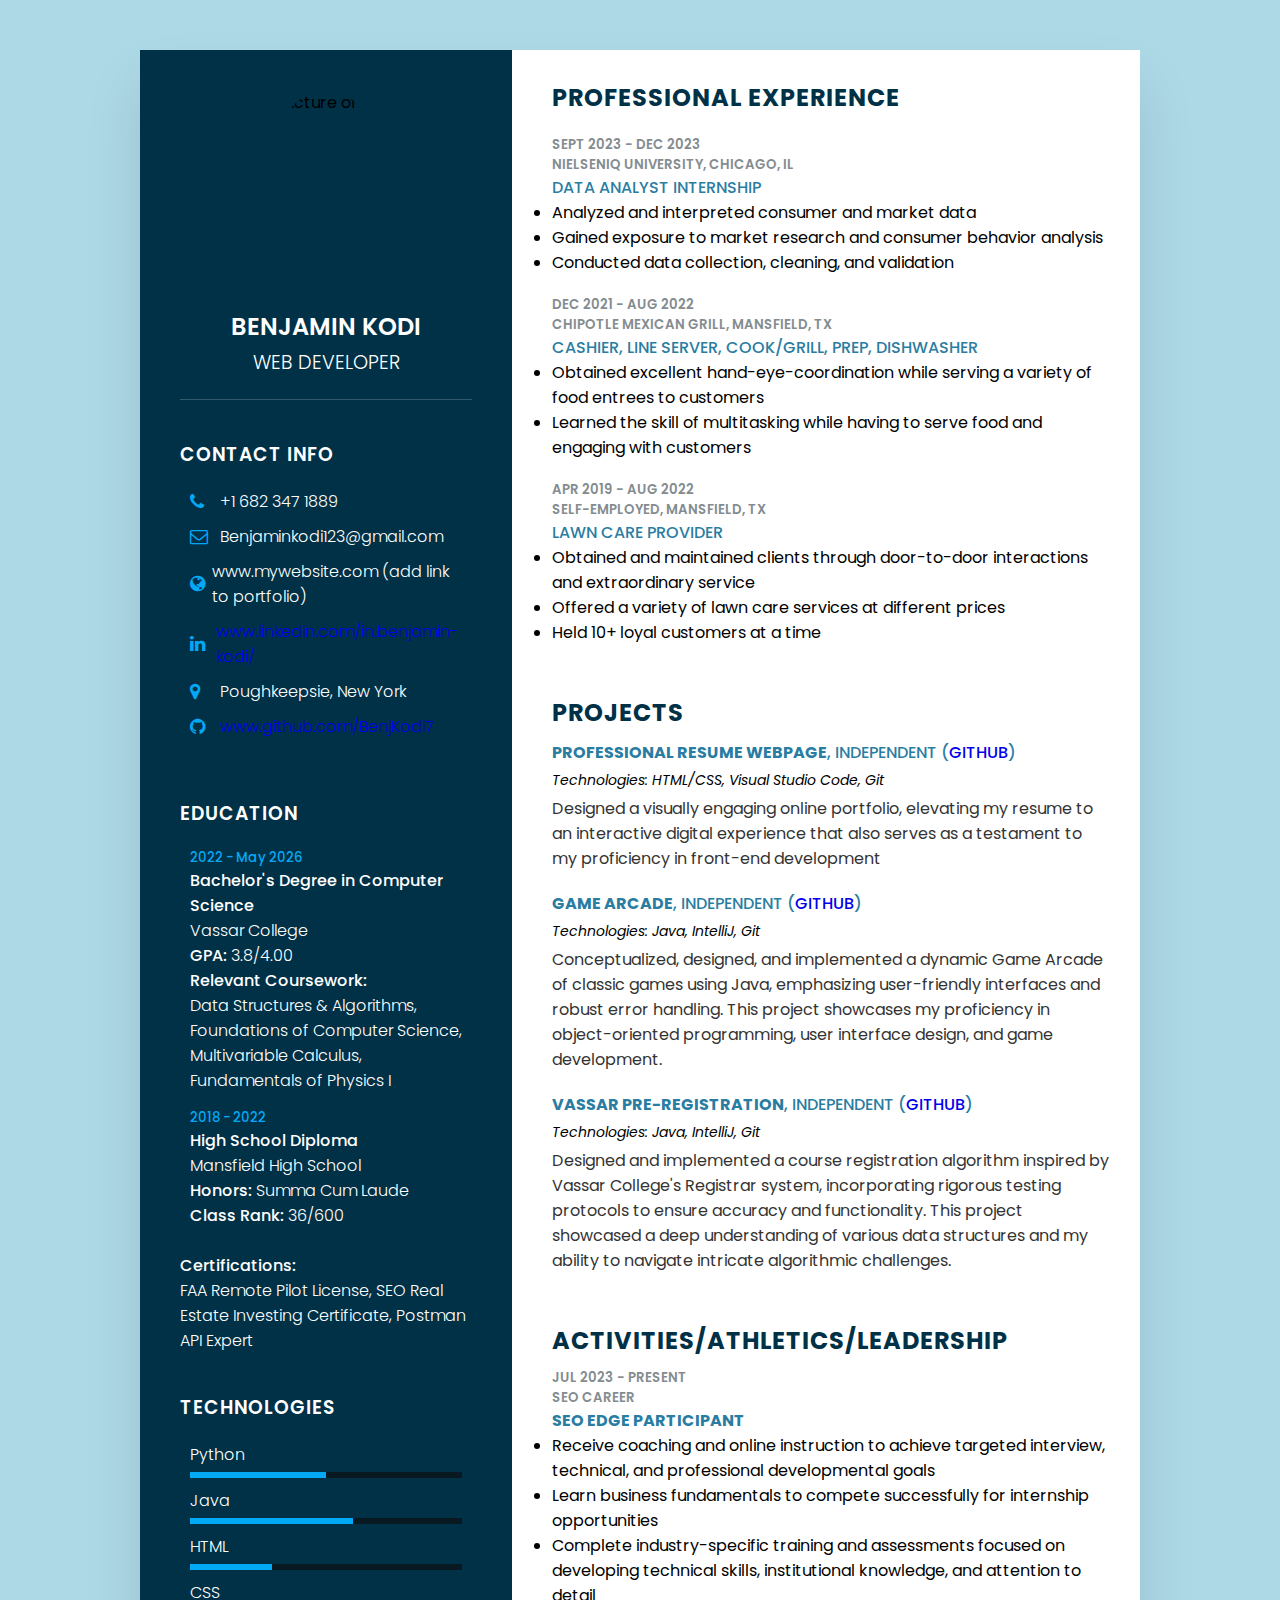
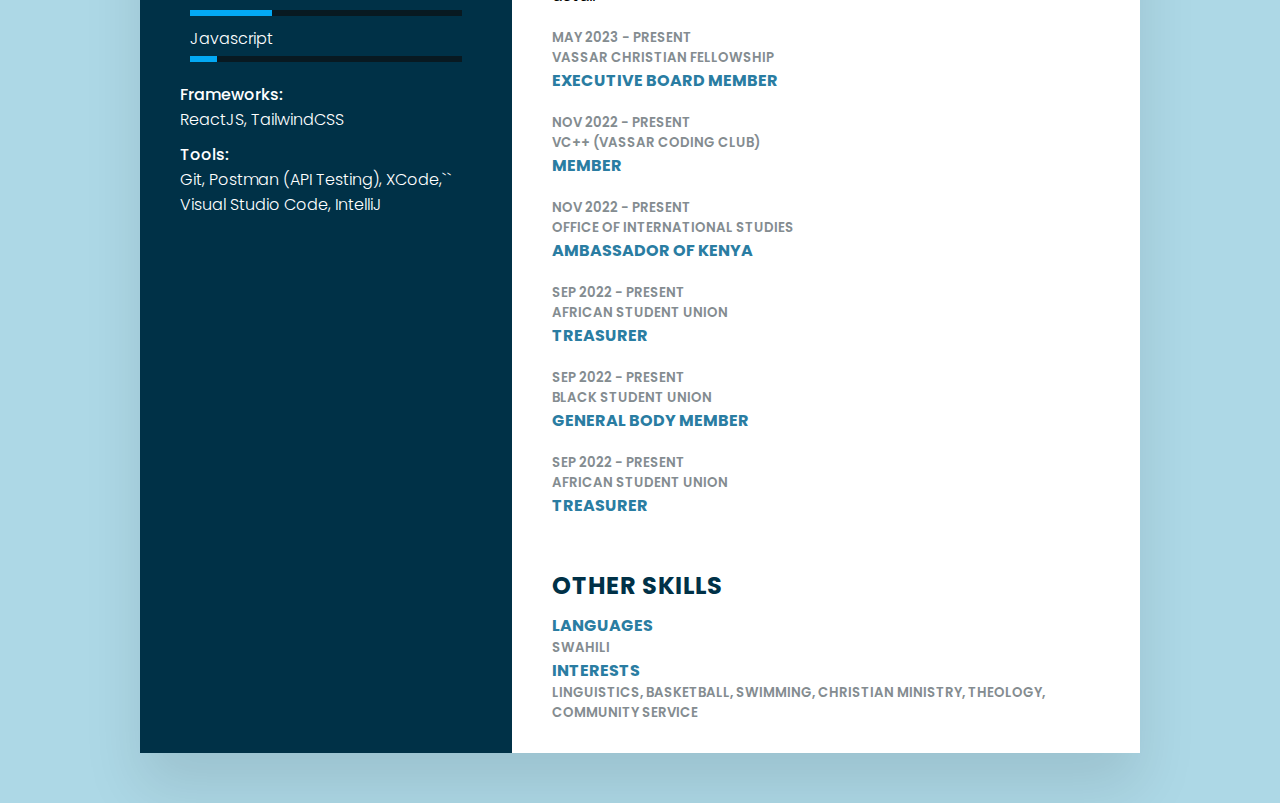
==== commit b53e3b41: "added postman to tools and certif." ====
--- a/ResumeWebsite/index.html
+++ b/ResumeWebsite/index.html
@@ -73,7 +73,7 @@
                     </li>
                 </ul>
                 <h4><span>Certifications:</span></h4>
-                <h4>FAA Remote Pilot License, SEO Real Estate Investing Certificate</h4>
+                <h4>FAA Remote Pilot License, SEO Real Estate Investing Certificate, Postman API Expert</h4>
             </div>
 
             <div class="contactInfo language">
@@ -116,7 +116,7 @@
                 </div>
                 <div class="language-">
                     <h4><span>Tools:</span></h4>
-                    <h4>Git, Visual Studio Code, IntelliJ, XCode</h4>
+                    <h4>Git, Postman (API Testing), XCode,`` Visual Studio Code, IntelliJ</h4>
                 </div>
             </div>
         </div>
--- a/ResumeWebsite/style.css
+++ b/ResumeWebsite/style.css
@@ -45,7 +45,6 @@
 
 .profileText .imgBx {
     position: relative;
-    width: 200px;
     height: 200px;
     border-radius: 50%;
     overflow: hidden;
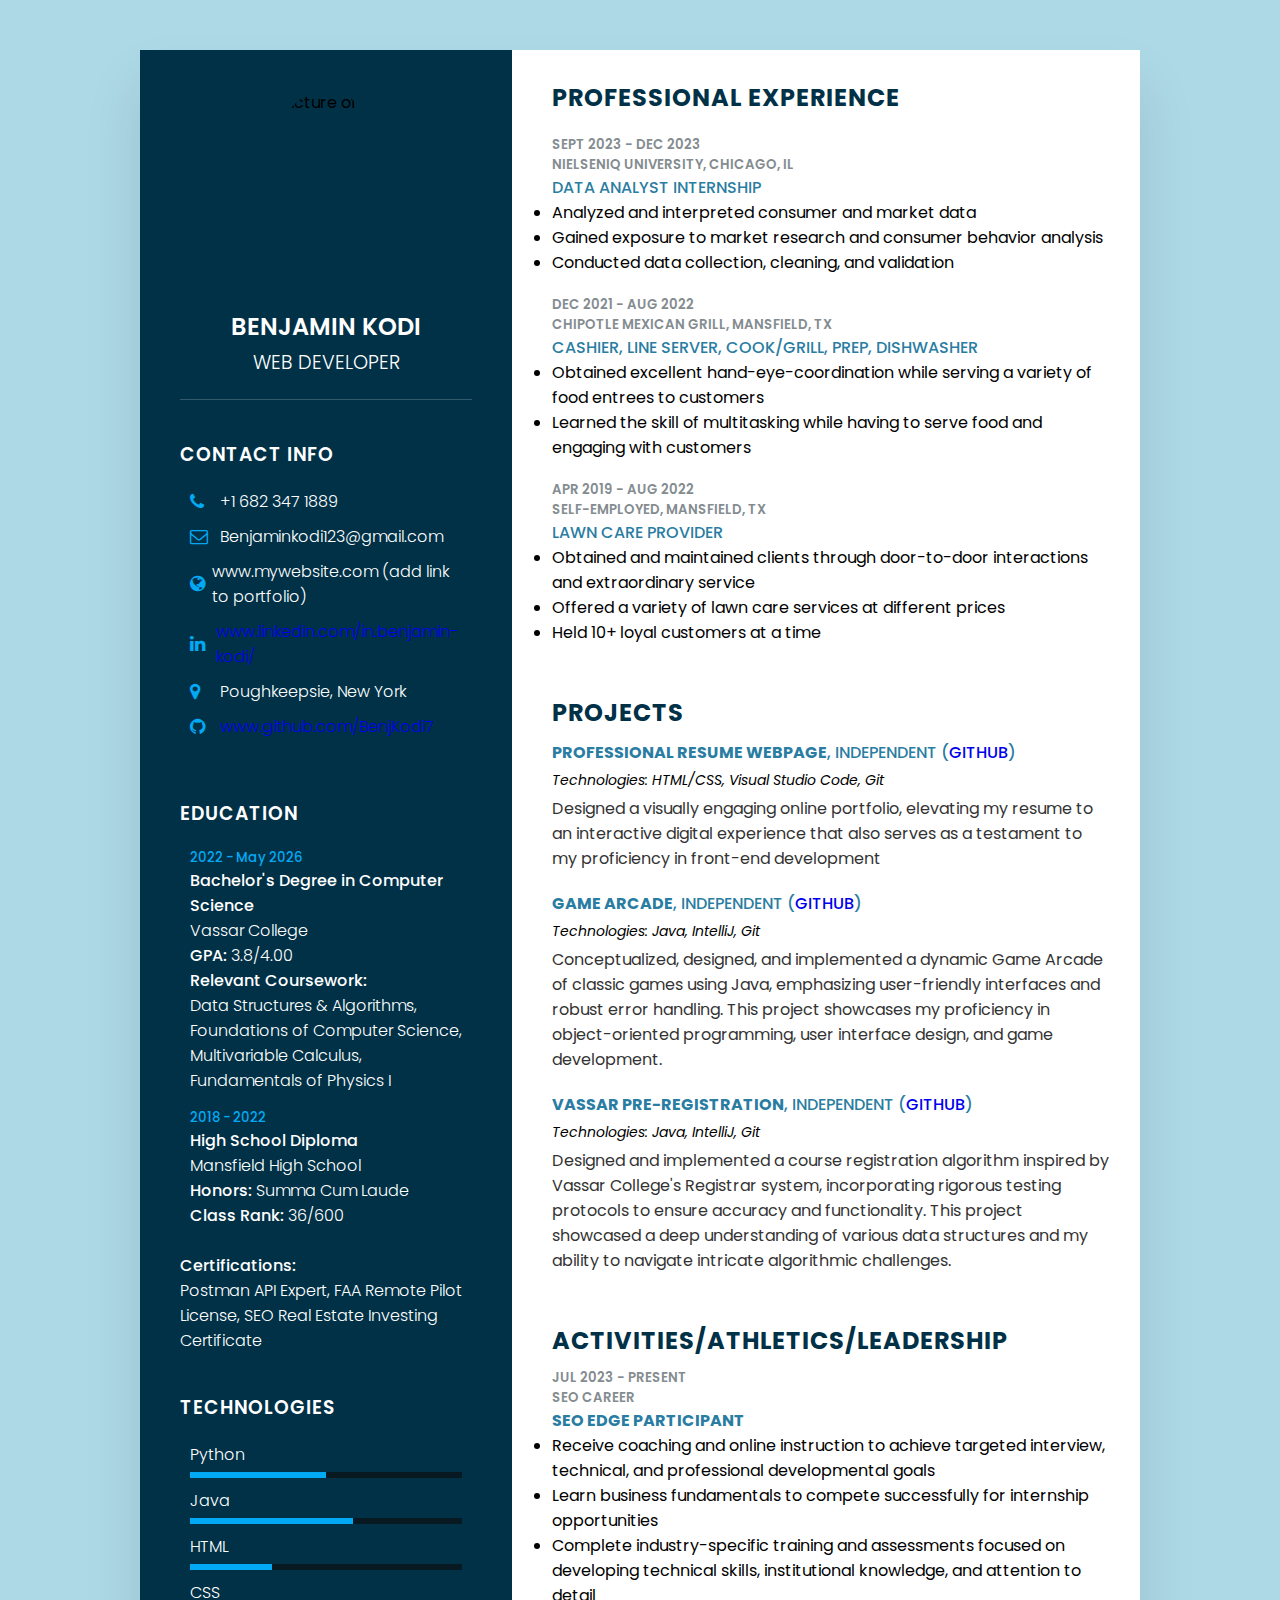
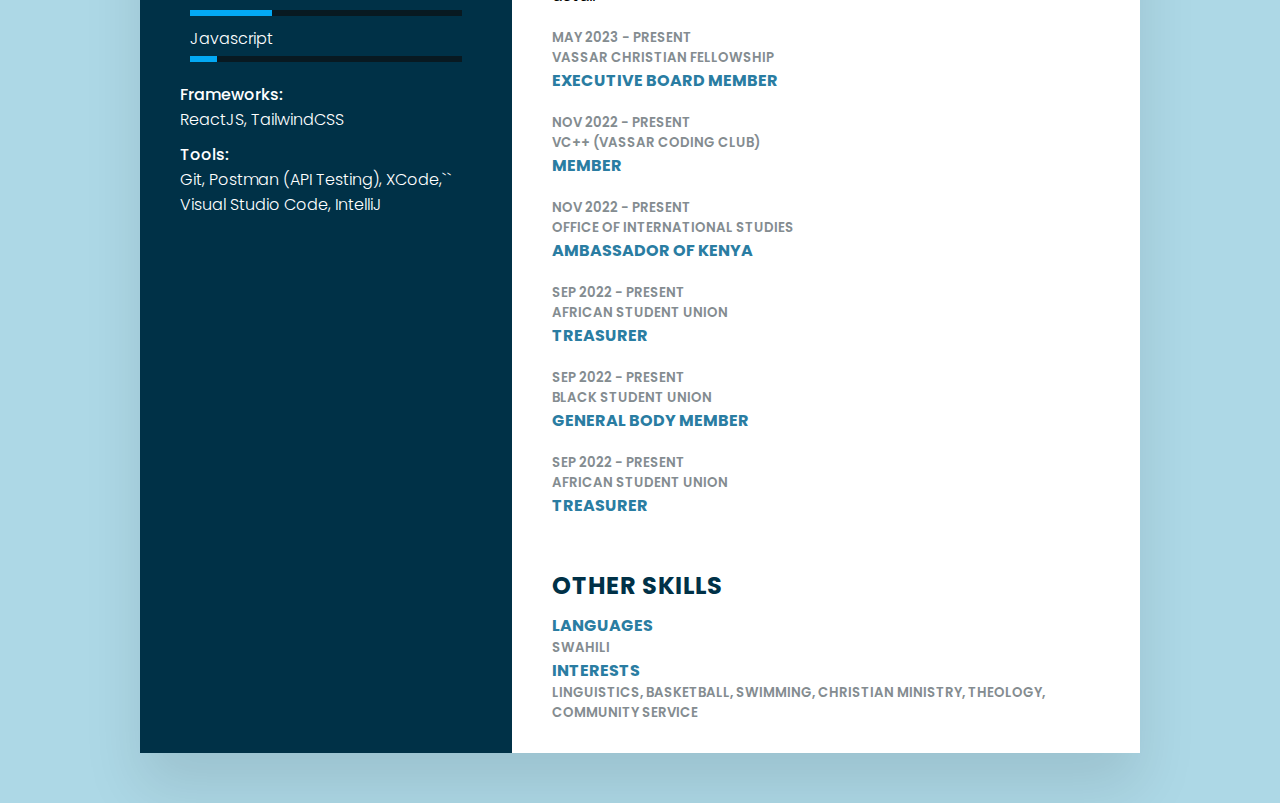
==== commit f362bdeb: "changed position of postman in certif." ====
--- a/ResumeWebsite/index.html
+++ b/ResumeWebsite/index.html
@@ -73,7 +73,7 @@
                     </li>
                 </ul>
                 <h4><span>Certifications:</span></h4>
-                <h4>FAA Remote Pilot License, SEO Real Estate Investing Certificate, Postman API Expert</h4>
+                <h4>Postman API Expert, FAA Remote Pilot License, SEO Real Estate Investing Certificate</h4>
             </div>
 
             <div class="contactInfo language">
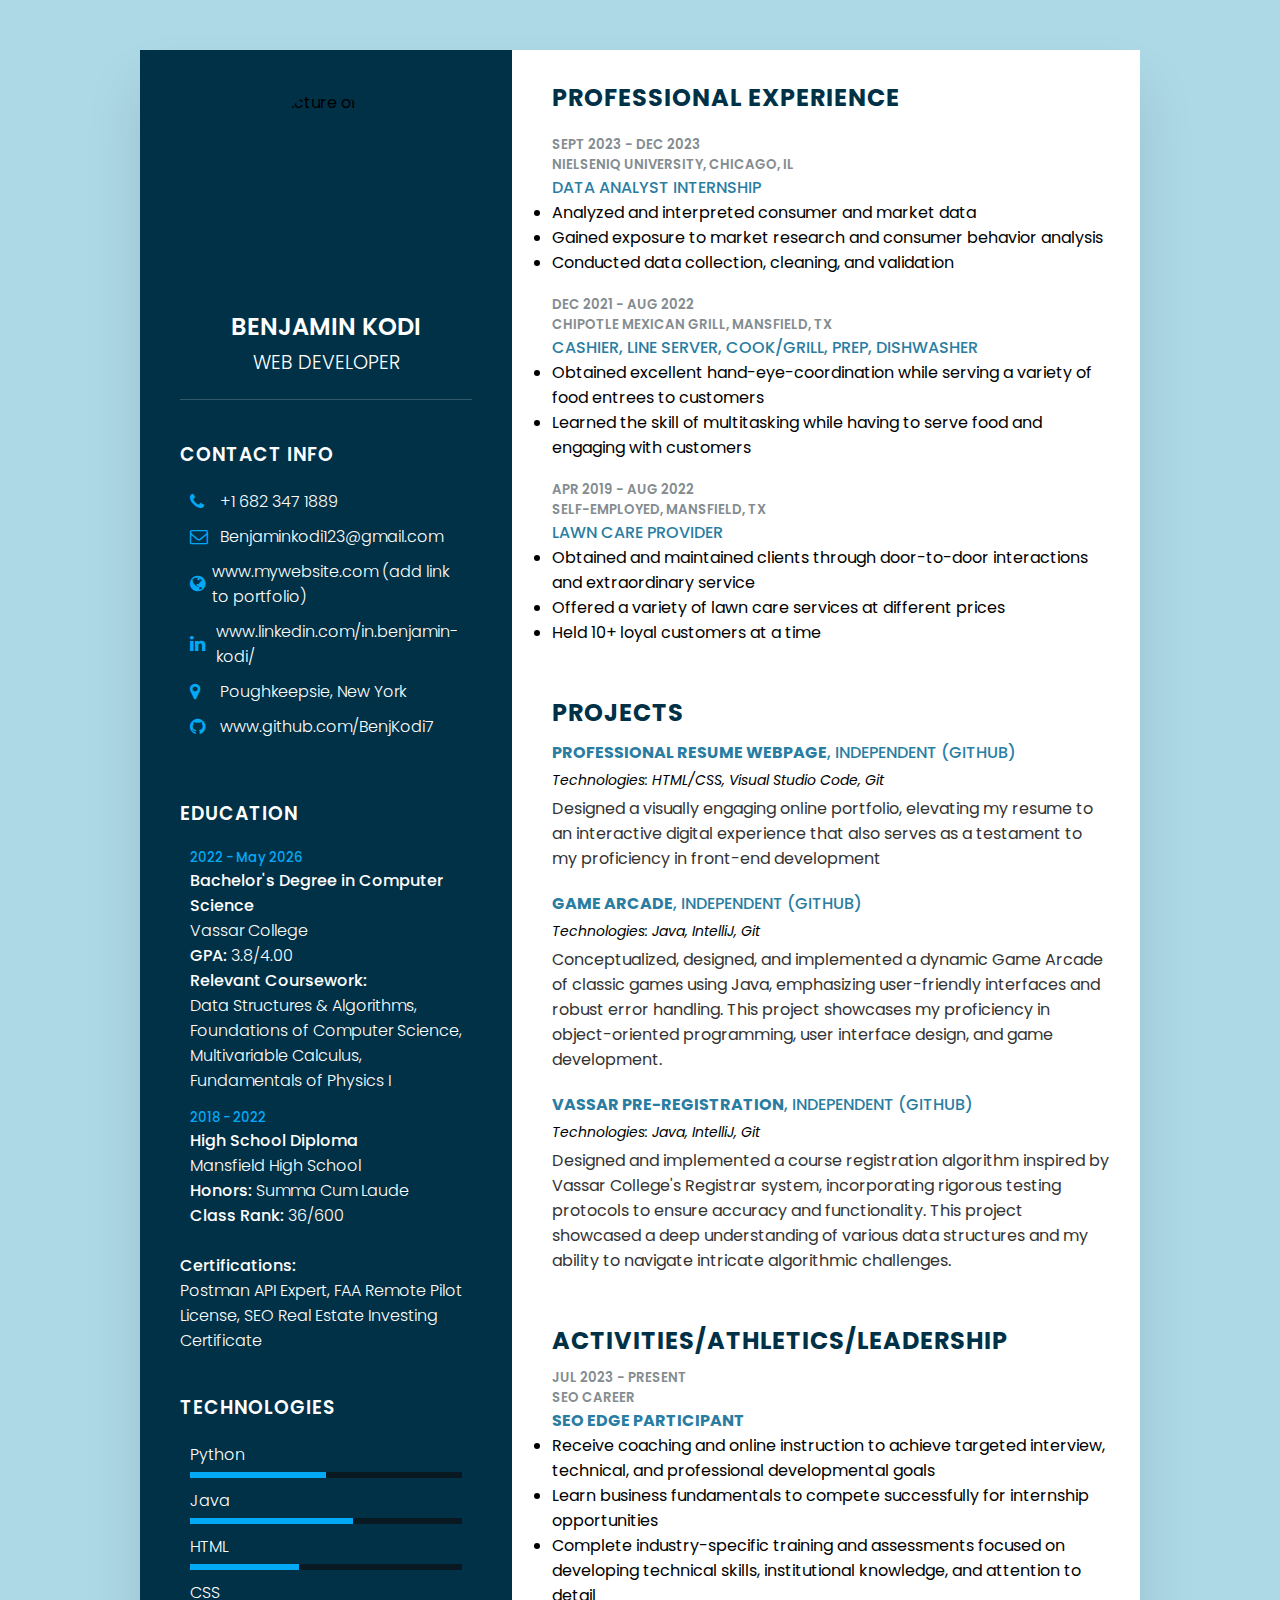
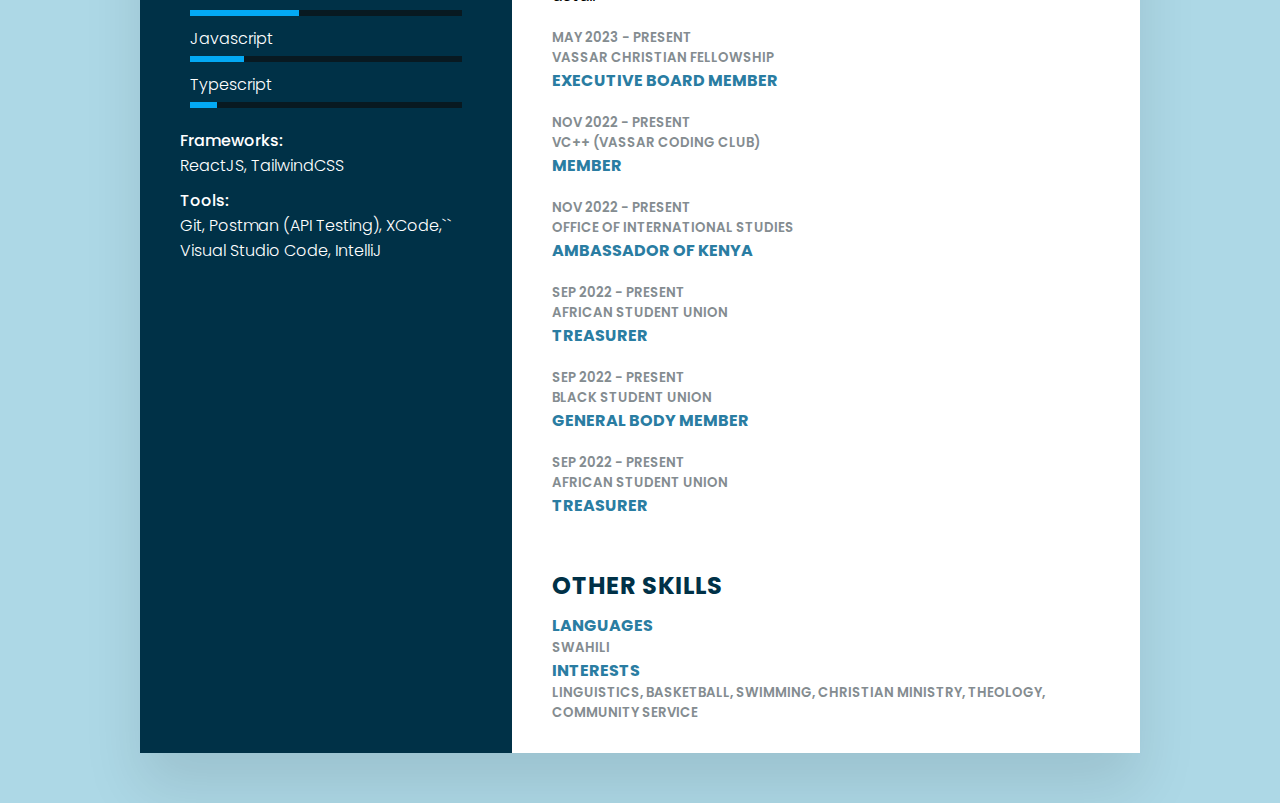
==== commit 22ba10a0: "update links, add link to email, add typescirpt" ====
--- a/ResumeWebsite/index.html
+++ b/ResumeWebsite/index.html
@@ -28,7 +28,7 @@
                     <li>
                         <span class="icon"><i class="fa fa-envelope-o" aria-hidden="true"></i>
                         </span>
-                        <span class="text">Benjaminkodi123@gmail.com</span>
+                        <span class="text"><a href="mailto:Benjaminkodi123@gmail.com" target="_blank">Benjaminkodi123@gmail.com</a></span>
                     </li>
                     <li>
                         <span class="icon"><i class="fa fa-globe" aria-hidden="true"></i>
@@ -94,17 +94,23 @@
                     <li>
                         <span class="text">HTML</span>
                         <span class="percent">
-                            <div style="width: 30%;"></div>
+                            <div style="width: 40%;"></div>
                         </span>
                     </li>
                     <li>
                         <span class="text">CSS</span>
                         <span class="percent">
-                            <div style="width: 30%;"></div>
+                            <div style="width: 40%;"></div>
                         </span>
                     </li>
                     <li>
                         <span class="text">Javascript</span>
+                        <span class="percent">
+                            <div style="width: 20%;"></div>
+                        </span>
+                    </li>
+                    <li>
+                        <span class="text">Typescript</span>
                         <span class="percent">
                             <div style="width: 10%;"></div>
                         </span>
--- a/ResumeWebsite/style.css
+++ b/ResumeWebsite/style.css
@@ -119,6 +119,10 @@
     text-decoration: none;
     color: #fff;
 }
+.contactInfo ul li a:link {
+    text-decoration: none;
+    color: #fff;
+}
 
 .contactInfo ul li a:hover {
     color:#848c90
@@ -278,6 +282,10 @@
 }
 
 .about.project .box .text h4 a:visited {
+    text-decoration: none;
+    color: #2a7da2;
+}
+.about.project .box .text h4 a:link {
     text-decoration: none;
     color: #2a7da2;
 }
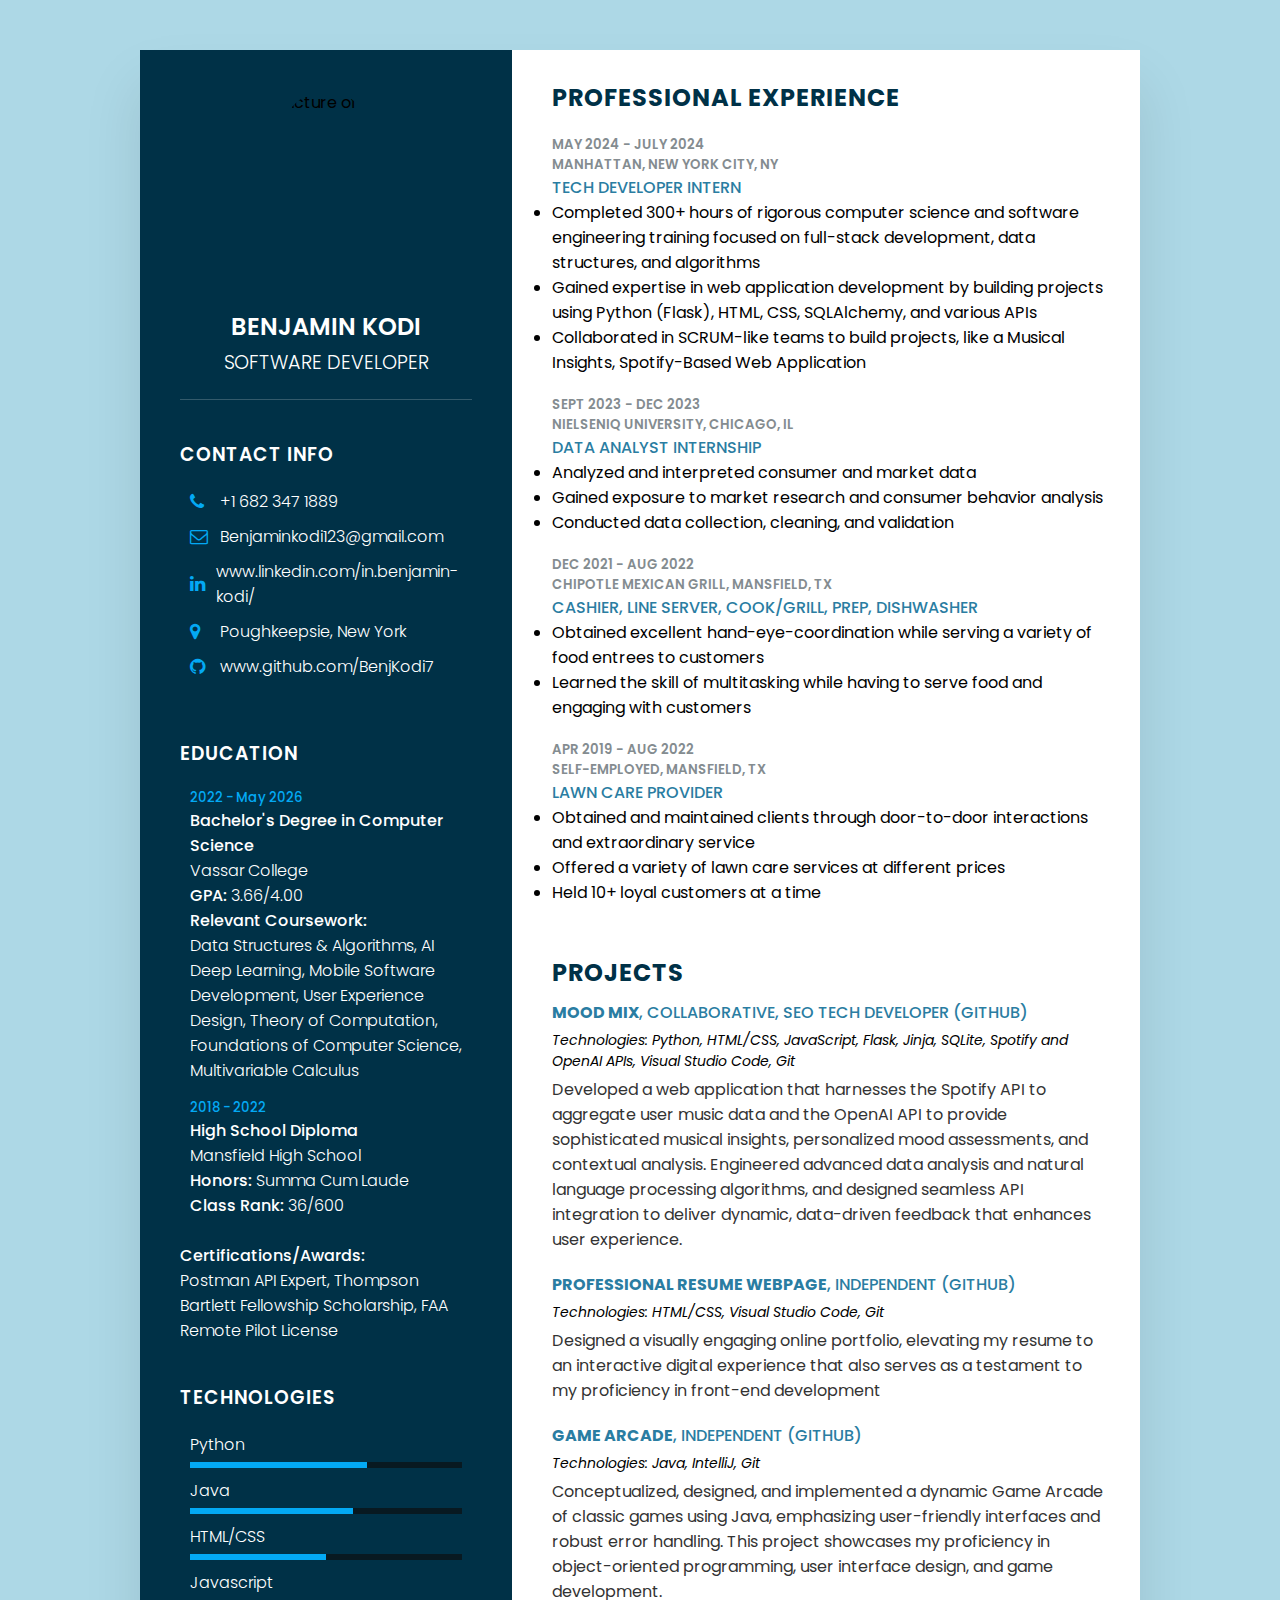
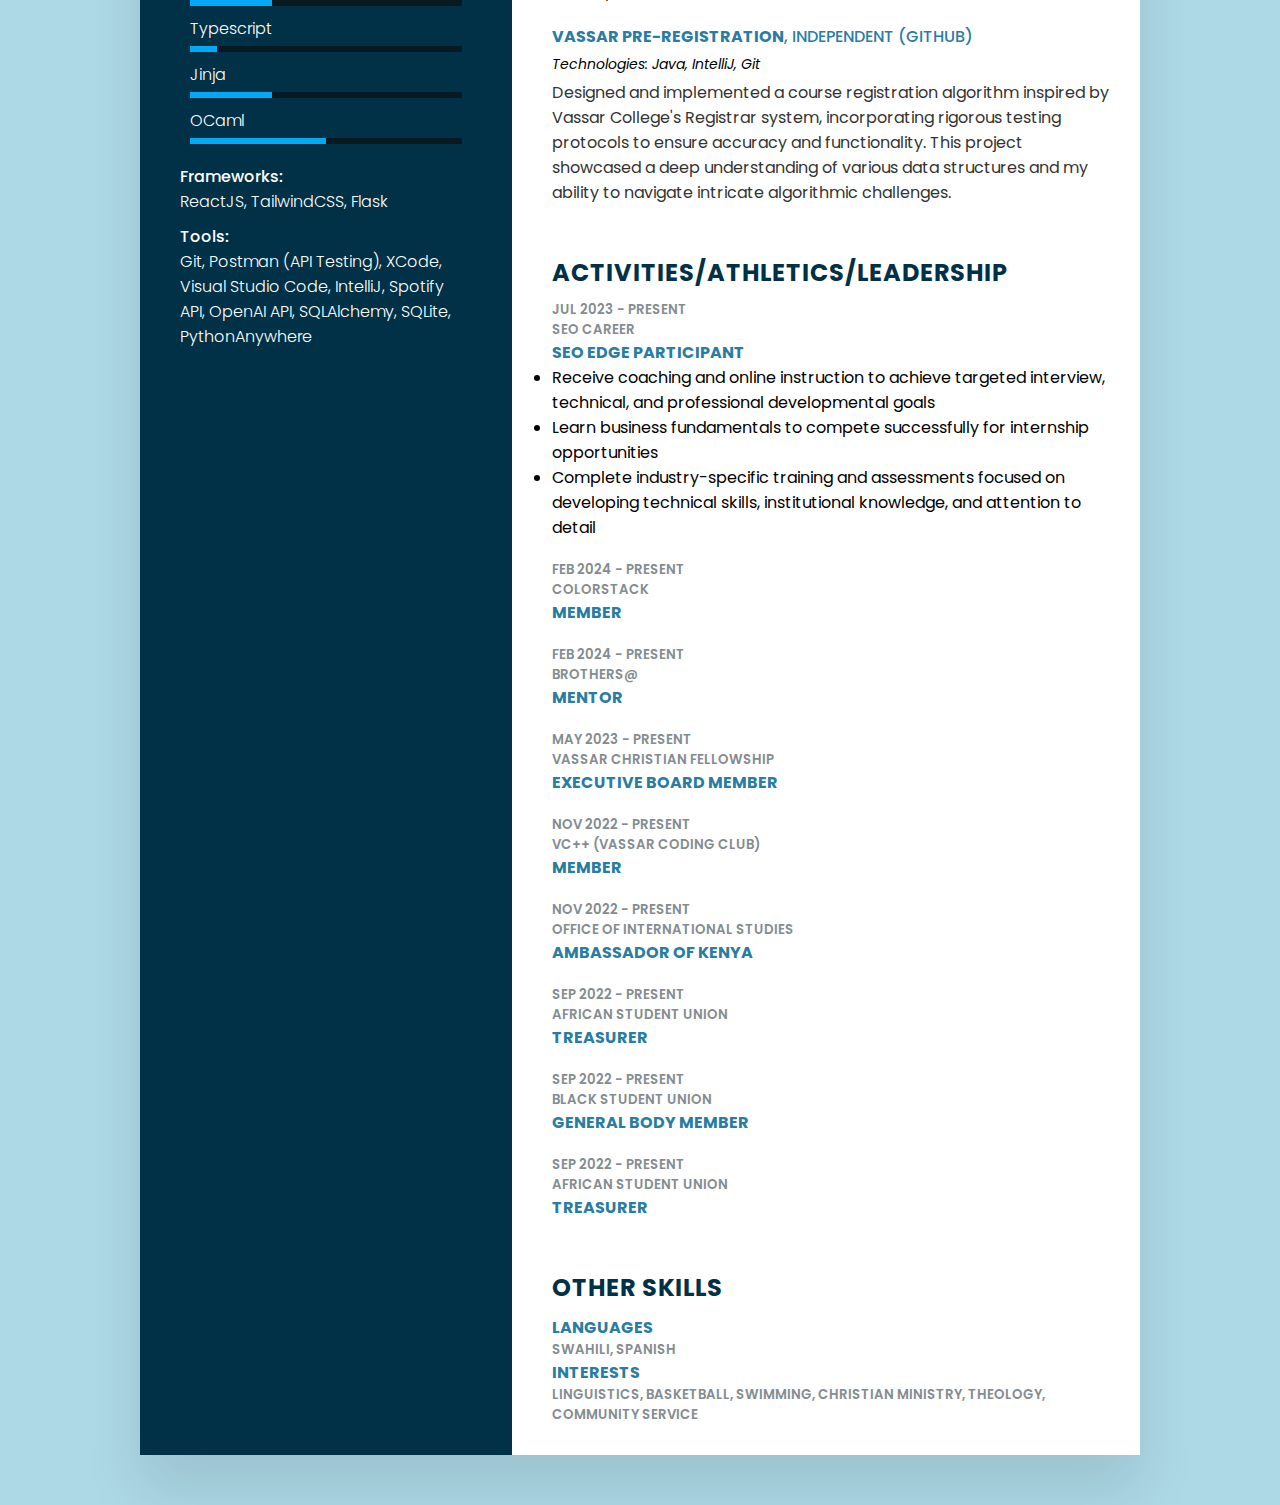
==== commit 1d43d2bf: "updated to aug2024 resume" ====
--- a/ResumeWebsite/index.html
+++ b/ResumeWebsite/index.html
@@ -14,7 +14,7 @@
                 <div class="imgBx">
                     <img src="./images/IMG_4312.jpg" alt="Picture of me">
                 </div>
-                <h2>Benjamin Kodi<br><span>Web Developer</span></h2>
+                <h2>Benjamin Kodi<br><span>Software Developer</span></h2>
             </div>
 
             <div class="contactInfo info">
@@ -30,11 +30,11 @@
                         </span>
                         <span class="text"><a href="mailto:Benjaminkodi123@gmail.com" target="_blank">Benjaminkodi123@gmail.com</a></span>
                     </li>
-                    <li>
+                    <!-- <li>
                         <span class="icon"><i class="fa fa-globe" aria-hidden="true"></i>
                         </span>
                         <span class="text">www.mywebsite.com (add link to portfolio)</span>
-                    </li>
+                    </li> -->
                     <li>
                         <span class="icon"><i class="fa fa-linkedin" aria-hidden="true"></i>
                         </span>
@@ -60,9 +60,9 @@
                         <h5>2022 - May 2026</h5>
                         <h4>Bachelor's Degree in Computer Science</h4>
                         <h4>Vassar College</h4>
-                        <h4><span>GPA:</span> 3.8/4.00</h4>
+                        <h4><span>GPA:</span> 3.66/4.00</h4>
                         <h4><span>Relevant Coursework:</span></h4>
-                        <h4>Data Structures & Algorithms, Foundations of Computer Science, Multivariable Calculus, Fundamentals of Physics I</h4>
+                        <h4>Data Structures & Algorithms, AI Deep Learning, Mobile Software Development, User Experience Design, Theory of Computation, Foundations of Computer Science, Multivariable Calculus</h4>
                         
                     </li>
                     <li>
@@ -72,8 +72,8 @@
                         <h4><span>Honors:</span> Summa Cum Laude<br><span>Class Rank:</span> 36/600</h4>
                     </li>
                 </ul>
-                <h4><span>Certifications:</span></h4>
-                <h4>Postman API Expert, FAA Remote Pilot License, SEO Real Estate Investing Certificate</h4>
+                <h4><span>Certifications/Awards:</span></h4>
+                <h4>Postman API Expert, Thompson Bartlett Fellowship Scholarship, FAA Remote Pilot License</h4>
             </div>
 
             <div class="contactInfo language">
@@ -82,47 +82,53 @@
                     <li>
                         <span class="text">Python</span>
                         <span class="percent">
+                            <div style="width: 65%;"></div>
+                        </span>
+                    </li>
+                    <li>
+                        <span class="text">Java</span>
+                        <span class="percent">
+                            <div style="width: 60%;"></div>
+                        </span>
+                    </li>
+                    <li>
+                        <span class="text">HTML/CSS</span>
+                        <span class="percent">
                             <div style="width: 50%;"></div>
                         </span>
                     </li>
                     <li>
-                        <span class="text">Java</span>
-                        <span class="percent">
-                            <div style="width: 60%;"></div>
-                        </span>
-                    </li>
-                    <li>
-                        <span class="text">HTML</span>
-                        <span class="percent">
-                            <div style="width: 40%;"></div>
-                        </span>
-                    </li>
-                    <li>
-                        <span class="text">CSS</span>
-                        <span class="percent">
-                            <div style="width: 40%;"></div>
-                        </span>
-                    </li>
-                    <li>
                         <span class="text">Javascript</span>
                         <span class="percent">
-                            <div style="width: 20%;"></div>
+                            <div style="width: 30%;"></div>
                         </span>
                     </li>
                     <li>
                         <span class="text">Typescript</span>
                         <span class="percent">
                             <div style="width: 10%;"></div>
+                        </span>
+                    </li>
+                    <li>
+                        <span class="text">Jinja</span>
+                        <span class="percent">
+                            <div style="width: 30%;"></div>
+                        </span>
+                    </li>
+                    <li>
+                        <span class="text">OCaml</span>
+                        <span class="percent">
+                            <div style="width: 50%;"></div>
                         </span>
                     </li>
                 </ul>
                 <div class="language-">
                     <h4><span>Frameworks:</span></h4>
-                    <h4>ReactJS, TailwindCSS</h4>
+                    <h4>ReactJS, TailwindCSS, Flask</h4>
                 </div>
                 <div class="language-">
                     <h4><span>Tools:</span></h4>
-                    <h4>Git, Postman (API Testing), XCode,`` Visual Studio Code, IntelliJ</h4>
+                    <h4>Git, Postman (API Testing), XCode, Visual Studio Code, IntelliJ, Spotify API, OpenAI API, SQLAlchemy, SQLite, PythonAnywhere </h4>
                 </div>
             </div>
         </div>
@@ -131,6 +137,20 @@
                     <h2 class="title2">Professional Experience</h2>
                     <div class="box">
                         <div class="year_company">
+                            <h5>May 2024 - July 2024</h5>
+                            <h5>Manhattan, New York City, NY</h5>
+                        </div>
+                        <div class="text">
+                            <h4>Tech Developer Intern</h4>
+                            <ul>
+                                <li>Completed 300+ hours of rigorous computer science and software engineering training focused on full-stack development, data structures, and algorithms</li>
+                                <li>Gained expertise in web application development by building projects using Python (Flask), HTML, CSS, SQLAlchemy, and various APIs</li>
+                                <li>Collaborated in SCRUM-like teams to build projects, like a Musical Insights, Spotify-Based Web Application</li>
+                            </ul>
+                        </div>
+                    </div>
+                    <div class="box">
+                        <div class="year_company">
                             <h5>Sept 2023 - Dec 2023</h5>
                             <h5>NielsenIQ University, Chicago, IL</h5>
                         </div>
@@ -174,6 +194,17 @@
 
                 <div class="about project">
                     <h2 class="title2">Projects</h2>
+                    <div class="box">
+                        <div class="project">
+                            <div class="text">
+                                <h4>Mood Mix<span>, Collaborative, SEO Tech Developer (<a href="https://github.com/edenhandom/SEO-Final-Project" target="_blank">Github</a>)</span></h4>
+                                <div class="tech"><em>Technologies: Python, HTML/CSS, JavaScript, Flask, Jinja, SQLite, Spotify and OpenAI APIs, Visual Studio Code, Git</em></div>
+                                <p>
+                                    Developed a web application that harnesses the Spotify API to aggregate user music data and the OpenAI API to provide sophisticated musical insights, personalized mood assessments, and contextual analysis. Engineered advanced data analysis and natural language processing algorithms, and designed seamless API integration to deliver dynamic, data-driven feedback that enhances user experience. 
+                                </p>
+                            </div>
+                        </div>
+                    </div>
                     <div class="box">
                         <div class="project">
                             <div class="text">
@@ -231,6 +262,24 @@
                     <div class="activities">
                         <div class="box">
                             <div class="year_company">
+                                <h5>Feb 2024 - Present</h5>
+                                <h5>ColorStack</h5>
+                            </div>
+                            <div class="text">
+                                <h4>Member</h4>
+                            </div>
+                        </div>
+                        <div class="box">
+                            <div class="year_company">
+                                <h5>Feb 2024 - Present</h5>
+                                <h5>Brothers@</h5>
+                            </div>
+                            <div class="text">
+                                <h4>Mentor</h4>
+                            </div>
+                        </div>
+                        <div class="box">
+                            <div class="year_company">
                                 <h5>May 2023 - Present</h5>
                                 <h5>Vassar Christian Fellowship</h5>
                             </div>
@@ -292,7 +341,7 @@
                         <h4>Languages</h4>
                     </div>
                     <div class="year_company">
-                        <h5>Swahili</h5>
+                        <h5>Swahili, Spanish</h5>
                     </div>
                 </div>
                 <div class="box">
